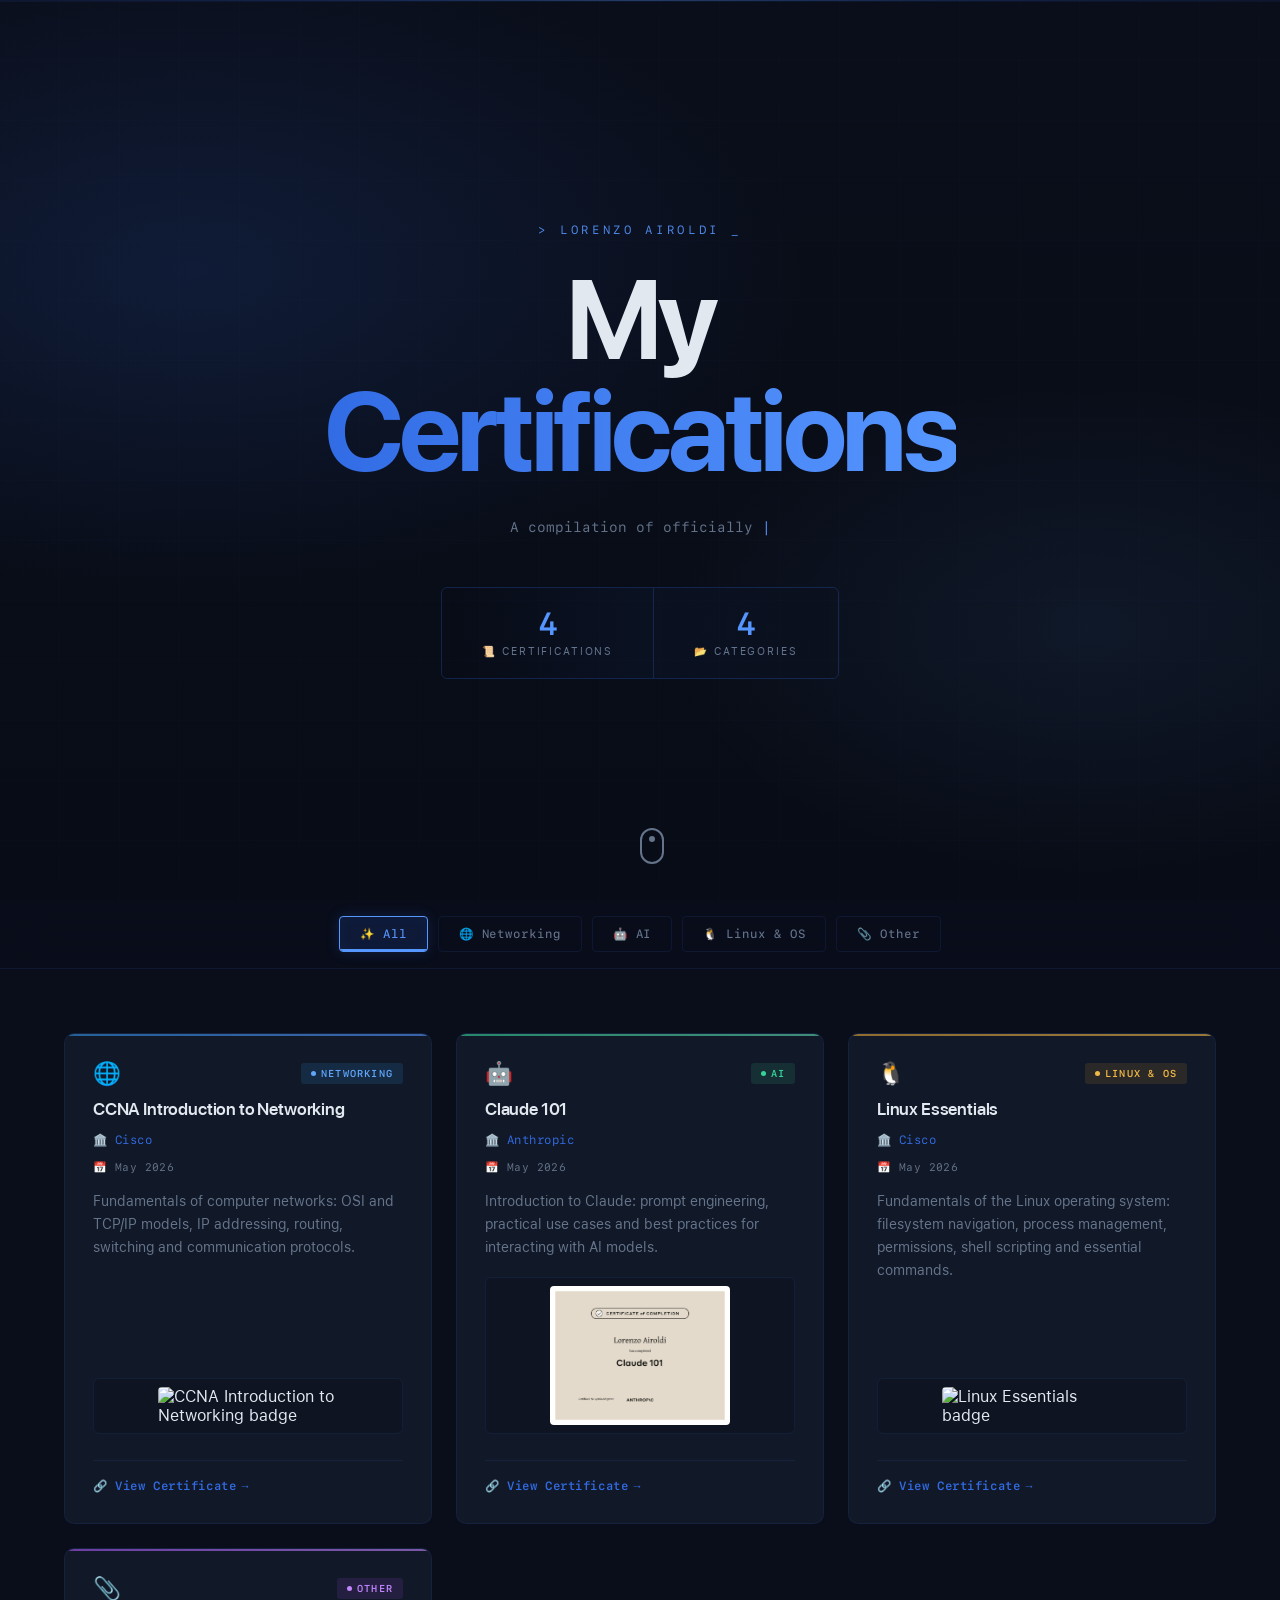
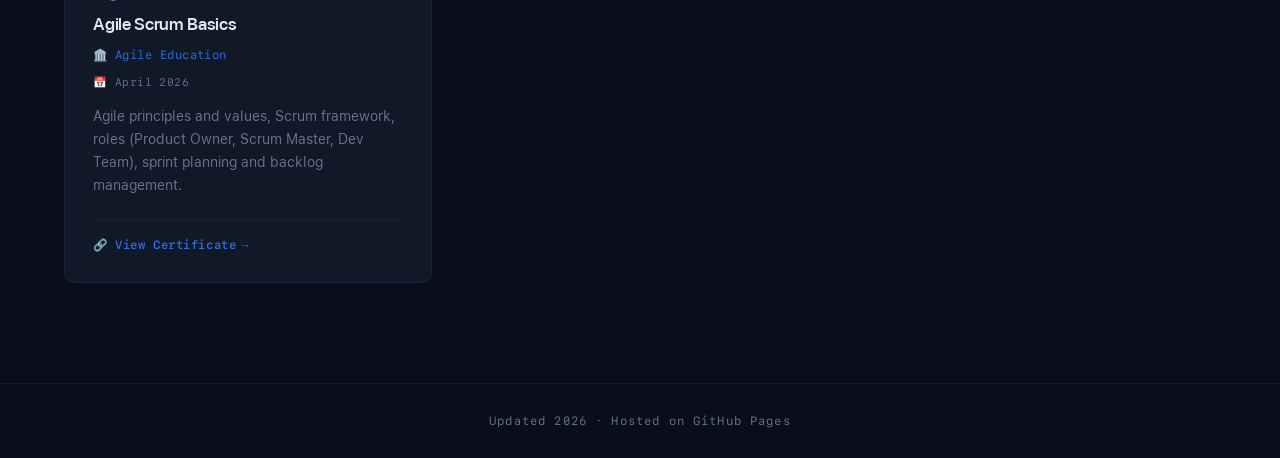
==== index.html @ c87a3047 "refactor(site): Kubernetes palette, SF Pro self-host, cloud features" ====
<!DOCTYPE html>
<html lang="it">
<head>
  <meta charset="UTF-8" />
  <meta name="viewport" content="width=device-width, initial-scale=1.0, viewport-fit=cover" />
  <meta name="description" content="Lorenzo Airoldi · Portfolio certificazioni professionali: networking, AI, Linux e metodologie agili." />
  <meta name="theme-color" content="#0a0e1a" />
  <meta name="color-scheme" content="dark" />

  <meta property="og:title" content="Lorenzo Airoldi · Certifications" />
  <meta property="og:description" content="Raccolta di certificazioni professionali nel campo IT, networking, AI e DevOps." />
  <meta property="og:type" content="website" />
  <meta property="og:url" content="https://lorenzoairoldi-lab.github.io/Certificazioni" />
  <meta name="twitter:card" content="summary_large_image" />

  <title>Lorenzo Airoldi · Certifications</title>

  <link rel="stylesheet" href="style.css" />
  <link rel="icon" href="data:image/svg+xml,<svg xmlns='http://www.w3.org/2000/svg' viewBox='0 0 100 100'><text y='.9em' font-size='90'>📜</text></svg>" />
</head>
<body>

  <!-- Progress bar -->
  <div class="progress-track" id="progressTrack" aria-hidden="true">
    <div class="progress-thumb" id="progressThumb"></div>
  </div>

  <!-- Header / Hero -->
  <header class="hero" id="hero">
    <canvas class="particle-canvas" id="particleCanvas" aria-hidden="true"></canvas>
    <div class="hero-bg" aria-hidden="true"></div>
    <div class="hero-scanline" aria-hidden="true"></div>

    <div class="hero-content">
      <p class="hero-label">Lorenzo Airoldi</p>
      <h1 class="hero-title">My<br /><span>Certifications</span></h1>
      <p class="hero-sub" id="typewriter" aria-live="polite">A compilation of officially acquired and recognized skills.</p>
      <div class="hero-stats">
        <div class="stat">
          <span class="stat-num" id="total-count">0</span>
          <span class="stat-label">📜 Certifications</span>
        </div>
        <div class="stat-divider"></div>
        <div class="stat">
          <span class="stat-num" id="cat-count">0</span>
          <span class="stat-label">📂 Categories</span>
        </div>
      </div>
    </div>

    <div class="scroll-hint" aria-hidden="true">
      <svg width="24" height="36" viewBox="0 0 24 36" fill="none" aria-hidden="true">
        <rect x="1" y="1" width="22" height="34" rx="11" stroke="currentColor" stroke-width="2" />
        <circle cx="12" cy="11" r="3" fill="currentColor" class="scroll-dot" />
      </svg>
    </div>
  </header>

  <!-- Filter bar -->
  <nav class="filter-section" id="filterSection" aria-label="Filtra certificazioni per categoria">
    <div class="container">
      <div class="filter-bar" role="tablist">
        <button class="filter-btn active" data-filter="all" role="tab" aria-selected="true">✨ All</button>
        <button class="filter-btn" data-filter="network" role="tab" aria-selected="false">🌐 Networking</button>
        <button class="filter-btn" data-filter="ai" role="tab" aria-selected="false">🤖 AI</button>
        <button class="filter-btn" data-filter="linux" role="tab" aria-selected="false">🐧 Linux &amp; OS</button>
        <button class="filter-btn" data-filter="other" role="tab" aria-selected="false">📎 Other</button>
      </div>
    </div>
  </nav>

  <!-- Cards grid (popolato da JavaScript) -->
  <section class="cards-section" aria-label="Elenco certificazioni">
    <div class="container">
      <div class="cards-grid" id="cardsGrid" role="list"></div>
      <p class="no-results" id="noResults" role="status">📭 No certifications found for this category.</p>
    </div>
  </section>

  <!-- Badge Modal -->
  <div class="modal-overlay" id="badgeModal" role="dialog" aria-modal="true" aria-hidden="true">
    <div class="modal-content">
      <button class="modal-close" id="modalClose" aria-label="Close">✕</button>
      <div class="modal-body">
        <img class="modal-badge-img" id="modalBadgeImg" alt="" />
      </div>
      <div class="modal-footer">
        <span class="modal-cert-title" id="modalCertTitle"></span>
        <a class="card-link" id="modalLink" target="_blank" rel="noopener">🔗 View Certificate</a>
      </div>
    </div>
  </div>

  <!-- Footer -->
  <footer class="site-footer">
    <p>Updated <span id="year"></span> &middot; Hosted on GitHub Pages</p>
  </footer>

  <script src="js/app.js"></script>
</body>
</html>
---- style.css ----
/* ─── Font Face (SF Pro + SF Mono self-hosted) ─────── */
@font-face {
  font-family: 'SF Pro Display';
  src: url('fonts/sf-pro-display_regular.woff2') format('woff2');
  font-weight: 400;
  font-style: normal;
  font-display: swap;
}
@font-face {
  font-family: 'SF Pro Display';
  src: url('fonts/sf-pro-display_medium.woff2') format('woff2');
  font-weight: 500;
  font-style: normal;
  font-display: swap;
}
@font-face {
  font-family: 'SF Pro Display';
  src: url('fonts/sf-pro-display_semibold.woff2') format('woff2');
  font-weight: 600;
  font-style: normal;
  font-display: swap;
}
@font-face {
  font-family: 'SF Pro Display';
  src: url('fonts/sf-pro-display_bold.woff2') format('woff2');
  font-weight: 700;
  font-style: normal;
  font-display: swap;
}
@font-face {
  font-family: 'SF Pro Text';
  src: url('fonts/sf-pro-text_regular.woff2') format('woff2');
  font-weight: 400;
  font-style: normal;
  font-display: swap;
}
@font-face {
  font-family: 'SF Pro Text';
  src: url('fonts/sf-pro-text_semibold.woff2') format('woff2');
  font-weight: 600;
  font-style: normal;
  font-display: swap;
}
@font-face {
  font-family: 'SF Mono';
  src: url('fonts/sf-mono-regular.woff2') format('woff2');
  font-weight: 400;
  font-style: normal;
  font-display: swap;
}
@font-face {
  font-family: 'SF Mono';
  src: url('fonts/sf-mono-medium.woff2') format('woff2');
  font-weight: 500;
  font-style: normal;
  font-display: swap;
}
@font-face {
  font-family: 'SF Mono';
  src: url('fonts/sf-mono-semibold.woff2') format('woff2');
  font-weight: 600;
  font-style: normal;
  font-display: swap;
}
@font-face {
  font-family: 'SF Mono';
  src: url('fonts/sf-mono-bold.woff2') format('woff2');
  font-weight: 700;
  font-style: normal;
  font-display: swap;
}

/* ─── Reset & box-sizing ───────────────────────────── */
*, *::before, *::after {
  box-sizing: border-box;
  margin: 0;
  padding: 0;
}

/* ─── Design tokens (Kubernetes palette) ───────────── */
:root {
  --bg:        #0a0e1a;
  --surface:   #111827;
  --surface2:  #1a2332;
  --border:    rgba(50, 108, 229, 0.12);
  --border2:   rgba(50, 108, 229, 0.25);
  --text:      #e2e8f0;
  --muted:     #64748b;
  --primary:   #326ce5;
  --primary2:  #5696ff;
  --accent:    #60a5fa;
  --network:   #3292e5;
  --ai:        #36d399;
  --linux:     #e5a532;
  --other:     #a855f7;
  --radius:    10px;
  --ease-out:  cubic-bezier(0.22, 1, 0.36, 1);
  --ease-in:   cubic-bezier(0.55, 0, 0.75, 0.25);
}

/* ─── Scaffolding ──────────────────────────────────── */
html { scroll-behavior: smooth; }

body {
  font-family: 'SF Pro Text', -apple-system, BlinkMacSystemFont, 'Segoe UI', Roboto, sans-serif;
  background: var(--bg);
  color: var(--text);
  min-height: 100vh;
  overflow-x: hidden;
  -webkit-tap-highlight-color: rgba(50, 108, 229, 0.15);
}

::selection {
  background: rgba(50, 108, 229, 0.3);
  color: #fff;
}

.container {
  max-width: 1200px;
  margin: 0 auto;
  padding: 0 24px;
}

/* ─── Progress bar ─────────────────────────────────── */
.progress-track {
  position: fixed;
  top: 0; left: 0; right: 0;
  height: 2px;
  z-index: 9998;
  background: rgba(50, 108, 229, 0.08);
}

.progress-thumb {
  height: 100%;
  width: 100%;
  background: linear-gradient(90deg, var(--primary), var(--primary2));
  transform: scaleX(0);
  transform-origin: left;
  transition: transform 0.1s linear;
}

/* ─── Hero ─────────────────────────────────────────── */
.hero {
  position: relative;
  min-height: 100vh;
  display: flex;
  align-items: center;
  justify-content: center;
  overflow: hidden;
}

.particle-canvas {
  position: absolute;
  inset: 0;
  z-index: 0;
  pointer-events: none;
}

.hero-bg {
  position: absolute;
  inset: 0;
  background:
    radial-gradient(ellipse 80% 60% at 15% 30%, rgba(50, 108, 229, 0.15) 0%, transparent 60%),
    radial-gradient(ellipse 60% 50% at 85% 70%, rgba(96, 165, 250, 0.08) 0%, transparent 55%),
    linear-gradient(180deg, #0a0e1a 0%, #080c16 100%);
  animation: bgPulse 8s ease-in-out infinite alternate;
}

.hero-bg::after {
  content: '';
  position: absolute;
  inset: 0;
  background-image:
    repeating-linear-gradient(0deg, transparent, transparent 59px, rgba(50, 108, 229, 0.03) 60px),
    repeating-linear-gradient(90deg, transparent, transparent 59px, rgba(50, 108, 229, 0.03) 60px);
}

/* Terminal scan line */
.hero-scanline {
  position: absolute;
  top: 0; left: 0; right: 0;
  height: 1px;
  z-index: 1;
  background: linear-gradient(90deg, transparent, rgba(50, 108, 229, 0.2), rgba(96, 165, 250, 0.4), rgba(50, 108, 229, 0.2), transparent);
  animation: scanDown 4s linear infinite;
  pointer-events: none;
  opacity: 0.7;
}

.hero-content {
  position: relative;
  z-index: 1;
  text-align: center;
  padding: 80px 24px;
  animation: fadeUp 1s var(--ease-out) both;
}

.hero-label {
  font-family: 'SF Mono', 'JetBrains Mono', monospace;
  font-size: 0.72rem;
  letter-spacing: 0.32em;
  text-transform: uppercase;
  color: var(--primary2);
  margin-bottom: 24px;
  opacity: 0.9;
}

.hero-label::before { content: '> '; }
.hero-label::after  { content: ' _'; }

.hero-title {
  font-family: 'SF Pro Display', -apple-system, BlinkMacSystemFont, 'Segoe UI', sans-serif;
  font-size: clamp(3rem, 9vw, 7rem);
  font-weight: 700;
  line-height: 1.0;
  letter-spacing: -0.04em;
  color: var(--text);
  margin-bottom: 28px;
}

.hero-title span {
  display: block;
  background: linear-gradient(90deg, var(--primary) 0%, var(--primary2) 50%, var(--accent) 100%);
  background-size: 200% auto;
  -webkit-background-clip: text;
  -webkit-text-fill-color: transparent;
  background-clip: text;
  animation: shimmer 3s linear infinite;
}

.hero-sub {
  font-family: 'SF Mono', 'JetBrains Mono', monospace;
  font-size: 0.9rem;
  color: var(--muted);
  max-width: 480px;
  margin: 0 auto 48px;
  line-height: 1.7;
  font-weight: 400;
  min-height: 1.7em;
  transition: opacity 0.5s;
}

.hero-sub::after {
  content: '|';
  animation: blink 0.7s step-end infinite;
  color: var(--primary2);
  font-weight: 300;
}

/* ─── Hero stats ───────────────────────────────────── */
.hero-stats {
  display: inline-flex;
  align-items: center;
  border: 1px solid var(--border2);
  border-radius: 6px;
  overflow: hidden;
  backdrop-filter: blur(12px);
  -webkit-backdrop-filter: blur(12px);
  position: relative;
}

.hero-stats::before {
  content: '';
  position: absolute;
  inset: 0;
  background: linear-gradient(90deg, transparent, rgba(50, 108, 229, 0.05), transparent);
  animation: scanH 2.5s linear infinite;
  pointer-events: none;
}

.stat {
  text-align: center;
  padding: 20px 40px;
  border-right: 1px solid var(--border2);
}

.stat:last-child { border-right: none; }

.stat-num {
  display: block;
  font-family: 'SF Mono', 'JetBrains Mono', monospace;
  font-size: 2rem;
  font-weight: 600;
  color: var(--primary2);
  line-height: 1;
}

.stat-label {
  display: block;
  font-size: 0.65rem;
  letter-spacing: 0.18em;
  text-transform: uppercase;
  color: var(--muted);
  margin-top: 5px;
}

/* ─── Scroll hint ──────────────────────────────────── */
.scroll-hint {
  position: absolute;
  bottom: 36px;
  left: 50%;
  transform: translateX(-50%);
  color: var(--muted);
  z-index: 1;
  opacity: 0.6;
  animation: fadeUp 1s ease 1.5s both;
}

.scroll-hint svg {
  display: block;
  animation: bounce 2s ease infinite;
}

.scroll-dot {
  animation: scrollDot 2s ease infinite;
}

/* ─── Filter bar ───────────────────────────────────── */
.filter-section {
  position: sticky;
  top: 0;
  z-index: 100;
  background: rgba(10, 14, 26, 0.85);
  backdrop-filter: blur(24px) saturate(1.4);
  -webkit-backdrop-filter: blur(24px) saturate(1.4);
  border-bottom: 1px solid var(--border);
  padding: 16px 0;
}

.filter-bar {
  display: flex;
  gap: 10px;
  flex-wrap: wrap;
  justify-content: center;
}

.filter-btn {
  font-family: 'SF Mono', 'JetBrains Mono', monospace;
  font-size: 0.72rem;
  font-weight: 500;
  padding: 8px 20px;
  border-radius: 4px;
  border: 1px solid var(--border);
  background: transparent;
  color: var(--muted);
  letter-spacing: 0.08em;
  white-space: nowrap;
  position: relative;
  overflow: hidden;
  user-select: none;
  outline: none;
  -webkit-tap-highlight-color: transparent;
  transition:
    color 0.25s var(--ease-out),
    border-color 0.25s var(--ease-out),
    background 0.25s var(--ease-out),
    box-shadow 0.25s var(--ease-out);
}

.filter-btn::after {
  content: '';
  position: absolute;
  bottom: 0; left: 0; right: 0;
  height: 2px;
  background: var(--primary2);
  transform: scaleX(0);
  transform-origin: left;
  transition: transform 0.3s var(--ease-out);
}

.filter-btn:hover {
  border-color: var(--primary);
  color: var(--primary2);
  background: rgba(50, 108, 229, 0.07);
}

.filter-btn:focus-visible {
  outline: 2px solid var(--primary2);
  outline-offset: 2px;
}

.filter-btn.active {
  background: rgba(50, 108, 229, 0.15);
  border-color: var(--primary2);
  color: var(--primary2);
  box-shadow: 0 0 14px rgba(50, 108, 229, 0.2), inset 0 0 14px rgba(50, 108, 229, 0.05);
}

.filter-btn.active::after {
  transform: scaleX(1);
}

.filter-btn:active {
  transform: scale(0.96);
  transition-duration: 0.08s;
}

/* ─── Card grid ────────────────────────────────────── */
.cards-section {
  padding: 64px 0 100px;
}

.cards-grid {
  display: grid;
  grid-template-columns: repeat(auto-fill, minmax(320px, 1fr));
  gap: 24px;
  container-type: inline-size;
  container-name: cards;
}

/* ─── Card ─────────────────────────────────────────── */
.card {
  position: relative;
  background: var(--surface);
  border: 1px solid var(--border);
  border-radius: var(--radius);
  padding: 28px;
  display: flex;
  flex-direction: column;
  gap: 10px;
  overflow: hidden;
  opacity: 1;
  transform: none;
  transition:
    transform 0.4s var(--ease-out),
    border-color 0.35s var(--ease-out),
    box-shadow 0.4s var(--ease-out);
  -webkit-tap-highlight-color: transparent;
}

.card {
  animation: cardFadeIn 0.5s var(--ease-out) both;
}

@keyframes cardFadeIn {
  from { opacity: 0; transform: translateY(16px) scale(0.98); }
  to   { opacity: 1; transform: translateY(0) scale(1); }
}

/* Hover: lift + 3D tilt */
.card:hover {
  transform: translateY(-6px) scale(1.01) rotateX(var(--rotX, 0deg)) rotateY(var(--rotY, 0deg));
  border-color: var(--border2);
  box-shadow:
    0 0 30px rgba(50, 108, 229, 0.1),
    0 20px 50px rgba(0, 0, 0, 0.5);
}

.card:active {
  transform: translateY(-2px) scale(0.98);
  transition-duration: 0.08s;
}

/* Card shine */
.card::before {
  content: '';
  position: absolute;
  top: -60%;
  left: -20%;
  width: 60%;
  height: 200%;
  background: linear-gradient(
    105deg,
    transparent 40%,
    rgba(50, 108, 229, 0.05) 50%,
    transparent 60%
  );
  transform: skewX(-15deg) translateX(-100%);
  pointer-events: none;
}

.card:hover::before {
  transform: skewX(-15deg) translateX(300%);
  transition: transform 0.7s var(--ease-out);
}

/* Card accent bar */
.card-accent {
  position: absolute;
  top: 0; left: 0; right: 0;
  height: 2px;
  border-radius: var(--radius) var(--radius) 0 0;
  background: linear-gradient(90deg, var(--primary), var(--primary2));
  opacity: 0.6;
  transition: opacity 0.3s ease, height 0.3s ease;
}

.card:hover .card-accent {
  opacity: 1;
  height: 3px;
}

.card[data-category="network"] .card-accent {
  background: linear-gradient(90deg, #3292e5, #5696ff);
}
.card[data-category="ai"] .card-accent {
  background: linear-gradient(90deg, #36d399, #60dbb0);
}
.card[data-category="linux"] .card-accent {
  background: linear-gradient(90deg, #e5a532, #f0b845);
}
.card[data-category="other"] .card-accent {
  background: linear-gradient(90deg, #a855f7, #c084fc);
}

/* ─── Card header ──────────────────────────────────── */
.card-header {
  display: flex;
  align-items: center;
  justify-content: space-between;
}

.card-icon {
  font-size: 1.4rem;
  line-height: 1;
  display: flex;
  align-items: center;
}

.card-badge {
  font-family: 'SF Mono', 'JetBrains Mono', monospace;
  font-size: 0.62rem;
  font-weight: 600;
  letter-spacing: 0.12em;
  text-transform: uppercase;
  padding: 3px 10px;
  border-radius: 3px;
  display: inline-flex;
  align-items: center;
  gap: 5px;
}

/* Status dot (cloud/devOps style) on category badges */
.card-badge::before {
  content: '';
  width: 5px;
  height: 5px;
  border-radius: 50%;
  display: inline-block;
}

.card-badge.network {
  background: rgba(50, 146, 229, 0.15);
  color: #60a5fa;
}
.card-badge.network::before { background: #60a5fa; }

.card-badge.ai {
  background: rgba(54, 211, 153, 0.12);
  color: #36d399;
}
.card-badge.ai::before { background: #36d399; }

.card-badge.linux {
  background: rgba(229, 165, 50, 0.12);
  color: #f0b845;
}
.card-badge.linux::before { background: #f0b845; }

.card-badge.other {
  background: rgba(168, 85, 247, 0.12);
  color: #c084fc;
}
.card-badge.other::before { background: #c084fc; }

/* ─── Card content ─────────────────────────────────── */
.card-title {
  font-family: 'SF Pro Display', -apple-system, BlinkMacSystemFont, 'Segoe UI', sans-serif;
  font-size: 1.08rem;
  font-weight: 600;
  color: var(--text);
  line-height: 1.3;
  letter-spacing: -0.01em;
  margin-top: 4px;
}

.card-issuer {
  font-family: 'SF Mono', 'JetBrains Mono', monospace;
  font-size: 0.72rem;
  color: var(--primary);
  letter-spacing: 0.04em;
}

.card-date {
  font-family: 'SF Mono', 'JetBrains Mono', monospace;
  font-size: 0.68rem;
  color: var(--muted);
  letter-spacing: 0.04em;
}

.card-desc {
  font-size: 0.87rem;
  color: var(--muted);
  line-height: 1.65;
  flex: 1;
  margin-top: 4px;
  font-weight: 400;
}

/* ─── Card footer ──────────────────────────────────── */
.card-footer {
  margin-top: 12px;
  padding-top: 14px;
  border-top: 1px solid var(--border);
}

.card-link {
  font-family: 'SF Mono', 'JetBrains Mono', monospace;
  font-size: 0.72rem;
  font-weight: 600;
  color: var(--primary);
  text-decoration: none;
  letter-spacing: 0.05em;
  display: inline-flex;
  align-items: center;
  gap: 5px;
  transition: color 0.2s ease, gap 0.2s ease;
}

.card-link::after {
  content: '→';
  transition: transform 0.2s ease;
}

.card-link:hover {
  color: var(--primary2);
  gap: 9px;
}

.card-link:hover::after {
  transform: translateX(3px);
}

/* ─── Card badge image ─────────────────────────────── */
.card-badge-img-wrapper {
  margin: 8px 0 4px;
  cursor: pointer;
  border-radius: 6px;
  overflow: hidden;
  border: 1px solid var(--border);
  transition: border-color 0.25s ease, box-shadow 0.25s ease;
  display: flex;
  align-items: center;
  justify-content: center;
  background: rgba(0, 0, 0, 0.15);
  padding: 8px;
  outline: none;
}

.card-badge-img-wrapper:hover,
.card-badge-img-wrapper:focus-visible {
  border-color: var(--primary2);
  box-shadow: 0 0 16px rgba(50, 108, 229, 0.15);
}

.card-badge-img {
  display: block;
  width: 100%;
  max-width: 180px;
  height: auto;
  border-radius: 4px;
}

/* ─── No results ───────────────────────────────────── */
.no-results {
  text-align: center;
  color: var(--muted);
  font-family: 'SF Mono', 'JetBrains Mono', monospace;
  font-size: 0.85rem;
  padding: 60px 0;
  letter-spacing: 0.05em;
  display: none;
}

.no-results.visible {
  display: block;
  animation: fadeUp 0.4s ease both;
}

.no-results::before {
  content: '// ';
  opacity: 0.4;
}

/* ─── Modal ────────────────────────────────────────── */
.modal-overlay {
  position: fixed;
  inset: 0;
  z-index: 9999;
  background: rgba(10, 14, 26, 0.92);
  backdrop-filter: blur(16px);
  -webkit-backdrop-filter: blur(16px);
  display: flex;
  align-items: center;
  justify-content: center;
  opacity: 0;
  visibility: hidden;
  transition: opacity 0.3s ease, visibility 0.3s ease;
  padding: 24px;
}

.modal-overlay.modal-open {
  opacity: 1;
  visibility: visible;
}

.modal-content {
  background: var(--surface);
  border: 1px solid var(--border2);
  border-radius: 12px;
  max-width: 600px;
  width: 100%;
  max-height: 90vh;
  overflow: hidden;
  display: flex;
  flex-direction: column;
  transform: scale(0.92) translateY(12px);
  transition: transform 0.35s var(--ease-out);
  box-shadow: 0 0 60px rgba(50, 108, 229, 0.08);
}

.modal-open .modal-content {
  transform: scale(1) translateY(0);
}

.modal-close {
  position: absolute;
  top: 16px;
  right: 16px;
  width: 36px;
  height: 36px;
  border-radius: 50%;
  border: 1px solid var(--border);
  background: var(--surface);
  color: var(--muted);
  font-size: 1rem;
  cursor: pointer;
  display: flex;
  align-items: center;
  justify-content: center;
  z-index: 10;
  transition: color 0.2s ease, border-color 0.2s ease, background 0.2s ease;
  outline: none;
}

.modal-close:hover {
  color: var(--primary2);
  border-color: var(--primary2);
  background: rgba(50, 108, 229, 0.08);
}

.modal-close:focus-visible {
  outline: 2px solid var(--primary2);
  outline-offset: 2px;
}

.modal-body {
  flex: 1;
  display: flex;
  align-items: center;
  justify-content: center;
  padding: 40px 32px 24px;
  min-height: 280px;
}

.modal-badge-img {
  display: block;
  max-width: 100%;
  max-height: 50vh;
  height: auto;
  border-radius: 8px;
  box-shadow: 0 0 30px rgba(0, 0, 0, 0.4);
}

.modal-footer {
  display: flex;
  align-items: center;
  justify-content: space-between;
  gap: 16px;
  padding: 16px 24px;
  border-top: 1px solid var(--border);
}

.modal-cert-title {
  font-family: 'SF Pro Display', -apple-system, BlinkMacSystemFont, 'Segoe UI', sans-serif;
  font-size: 0.9rem;
  font-weight: 500;
  color: var(--text);
  flex: 1;
  min-width: 0;
  overflow: hidden;
  text-overflow: ellipsis;
  white-space: nowrap;
}

.modal-footer .card-link {
  flex-shrink: 0;
}

/* ─── Footer ───────────────────────────────────────── */
.site-footer {
  border-top: 1px solid var(--border);
  padding: 28px 24px;
  text-align: center;
  font-family: 'SF Mono', 'JetBrains Mono', monospace;
  font-size: 0.72rem;
  color: var(--muted);
  letter-spacing: 0.1em;
}

/* ─── Container queries (card adapts to grid width) ── */
@container cards (max-width: 420px) {
  .card {
    padding: 18px;
  }
  .card:hover {
    transform: translateY(-2px);
  }
  .card-title {
    font-size: 0.95rem;
  }
  .card-desc {
    font-size: 0.8rem;
  }
}

@container cards (max-width: 340px) {
  .card-header {
    flex-direction: column;
    align-items: flex-start;
    gap: 6px;
  }
  .card {
    padding: 14px;
    gap: 6px;
  }
}

/* ─── Keyframes ────────────────────────────────────── */
@keyframes bgPulse {
  from { opacity: 0.75; }
  to   { opacity: 1; }
}

@keyframes shimmer {
  0%   { background-position: 0% center; }
  100% { background-position: 200% center; }
}

@keyframes scanH {
  0%   { transform: translateX(-100%); }
  100% { transform: translateX(400%); }
}

@keyframes scanDown {
  0%   { transform: translateY(-100%); }
  100% { transform: translateY(100vh); }
}

@keyframes fadeUp {
  from { opacity: 0; transform: translateY(20px); }
  to   { opacity: 1; transform: translateY(0); }
}

@keyframes blink {
  50% { opacity: 0; }
}

@keyframes bounce {
  0%, 100% { transform: translateY(0); }
  50%      { transform: translateY(8px); }
}

@keyframes scrollDot {
  0%   { transform: translateY(0); opacity: 1; }
  100% { transform: translateY(14px); opacity: 0.3; }
}

/* ─── Reduced motion ───────────────────────────────── */
@media (prefers-reduced-motion: reduce) {
  *, *::before, *::after {
    animation-duration: 0.01ms !important;
    animation-iteration-count: 1 !important;
    transition-duration: 0.01ms !important;
  }
  html { scroll-behavior: auto; }
  .card:hover,
  .card:active { transform: none !important; }
  .filter-btn:active { transform: none !important; }
  .card::before { display: none; }
  .hero-bg { animation: none; }
  .hero-title span { animation: none; }
  .hero-stats::before { animation: none; }
  .hero-scanline { display: none; }
  .scroll-hint svg { animation: none; }
  .scroll-dot { animation: none; }
  .modal-overlay { backdrop-filter: none; }
  .modal-content { transform: none; }
  .card-badge-img-wrapper:hover,
  .card-badge-img-wrapper:focus-visible { box-shadow: none; }
}

/* ─── Tablet ───────────────────────────────────────── */
@media (max-width: 768px) {
  .cards-grid {
    grid-template-columns: 1fr;
    gap: 18px;
  }
  .stat { padding: 16px 28px; }
  .stat-num { font-size: 1.6rem; }
  .hero-title { font-size: clamp(2.2rem, 12vw, 3.6rem); }
  .filter-btn { font-size: 0.65rem; padding: 6px 14px; }
  .card { padding: 22px; }
  .card:hover { transform: translateY(-3px) scale(1.005); }
  .modal-body { padding: 32px 20px 16px; min-height: 200px; }
}

/* ─── Mobile ───────────────────────────────────────── */
@media (max-width: 480px) {
  .filter-bar { gap: 6px; }
  .filter-btn { font-size: 0.6rem; padding: 5px 10px; }
  .stat { padding: 12px 20px; }
  .hero-sub { font-size: 0.8rem; }
  .cards-grid { gap: 14px; }
  .card { padding: 18px; }
  .card:hover { transform: translateY(-2px); }
  .modal-content { max-height: 85vh; }
  .modal-body { padding: 28px 16px 12px; min-height: 180px; }
  .modal-footer { flex-direction: column; text-align: center; gap: 8px; padding: 12px 16px; }
  .modal-cert-title { white-space: normal; }
}
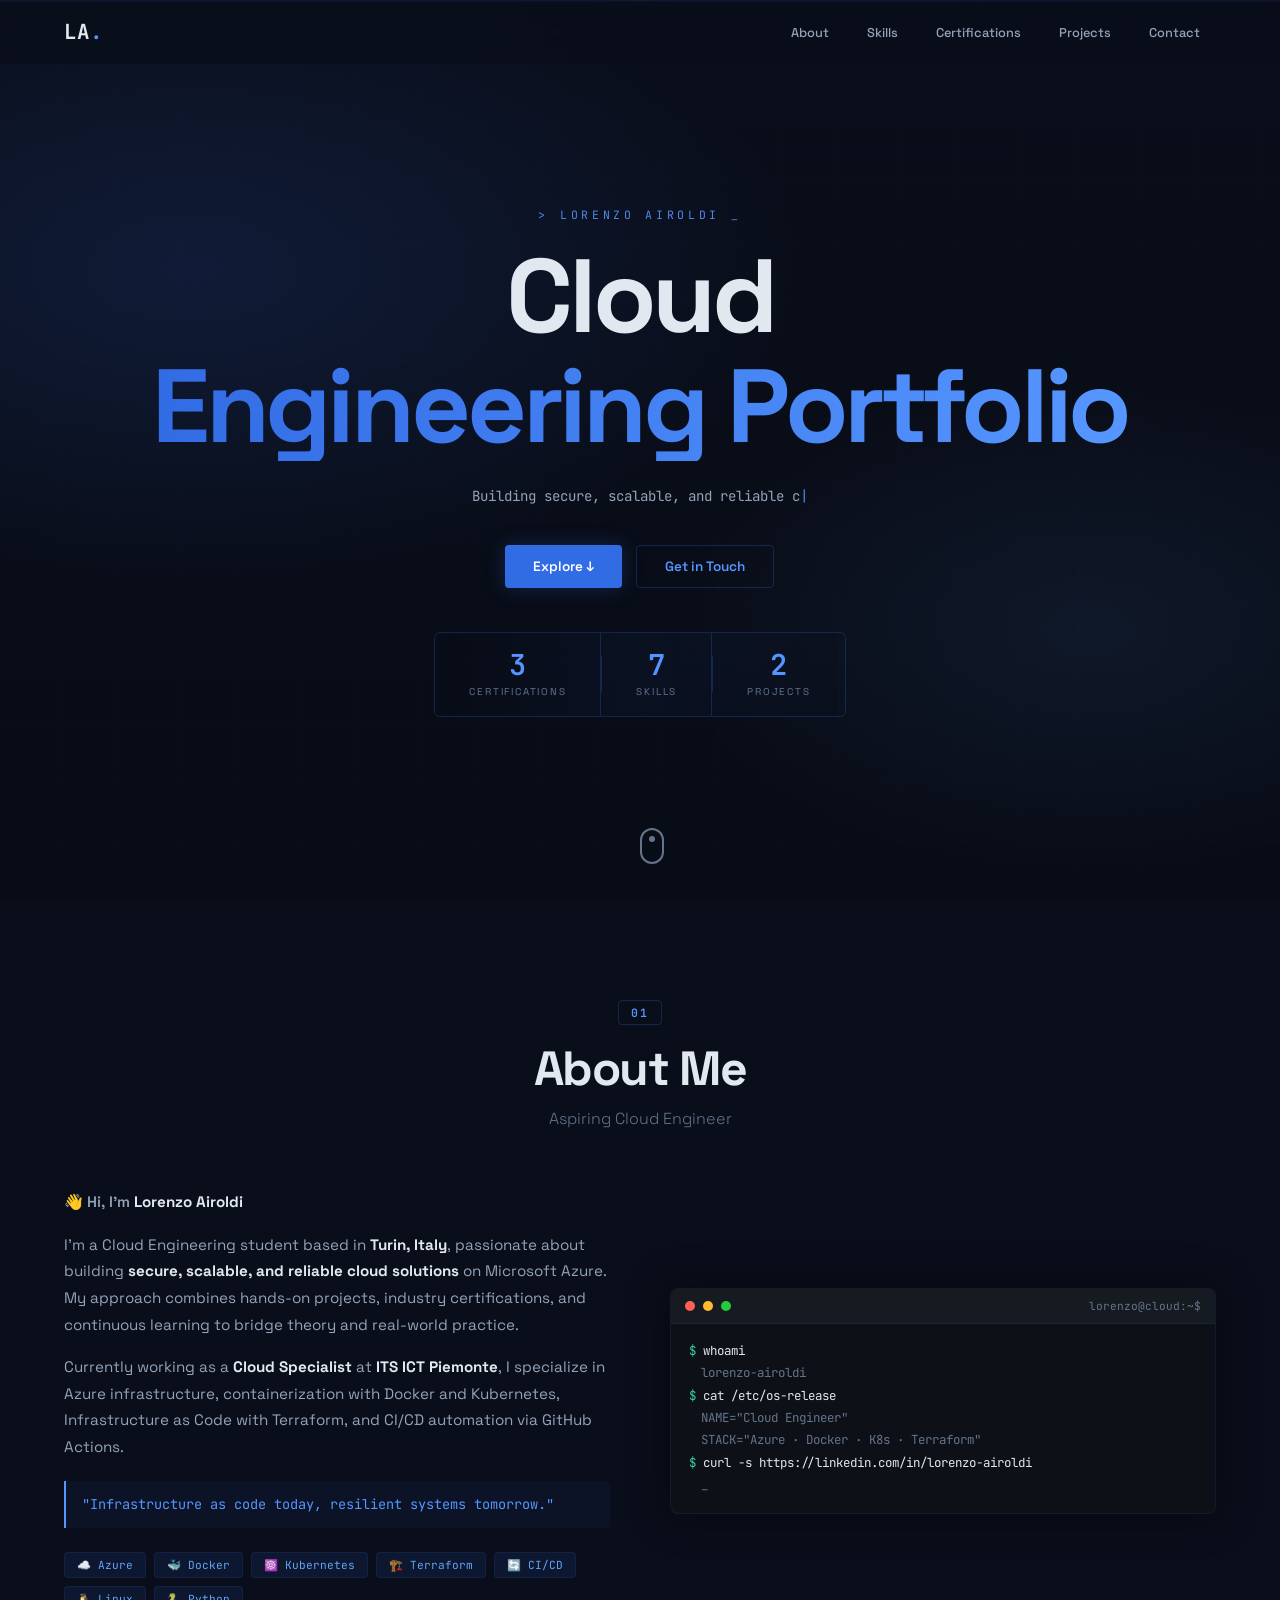
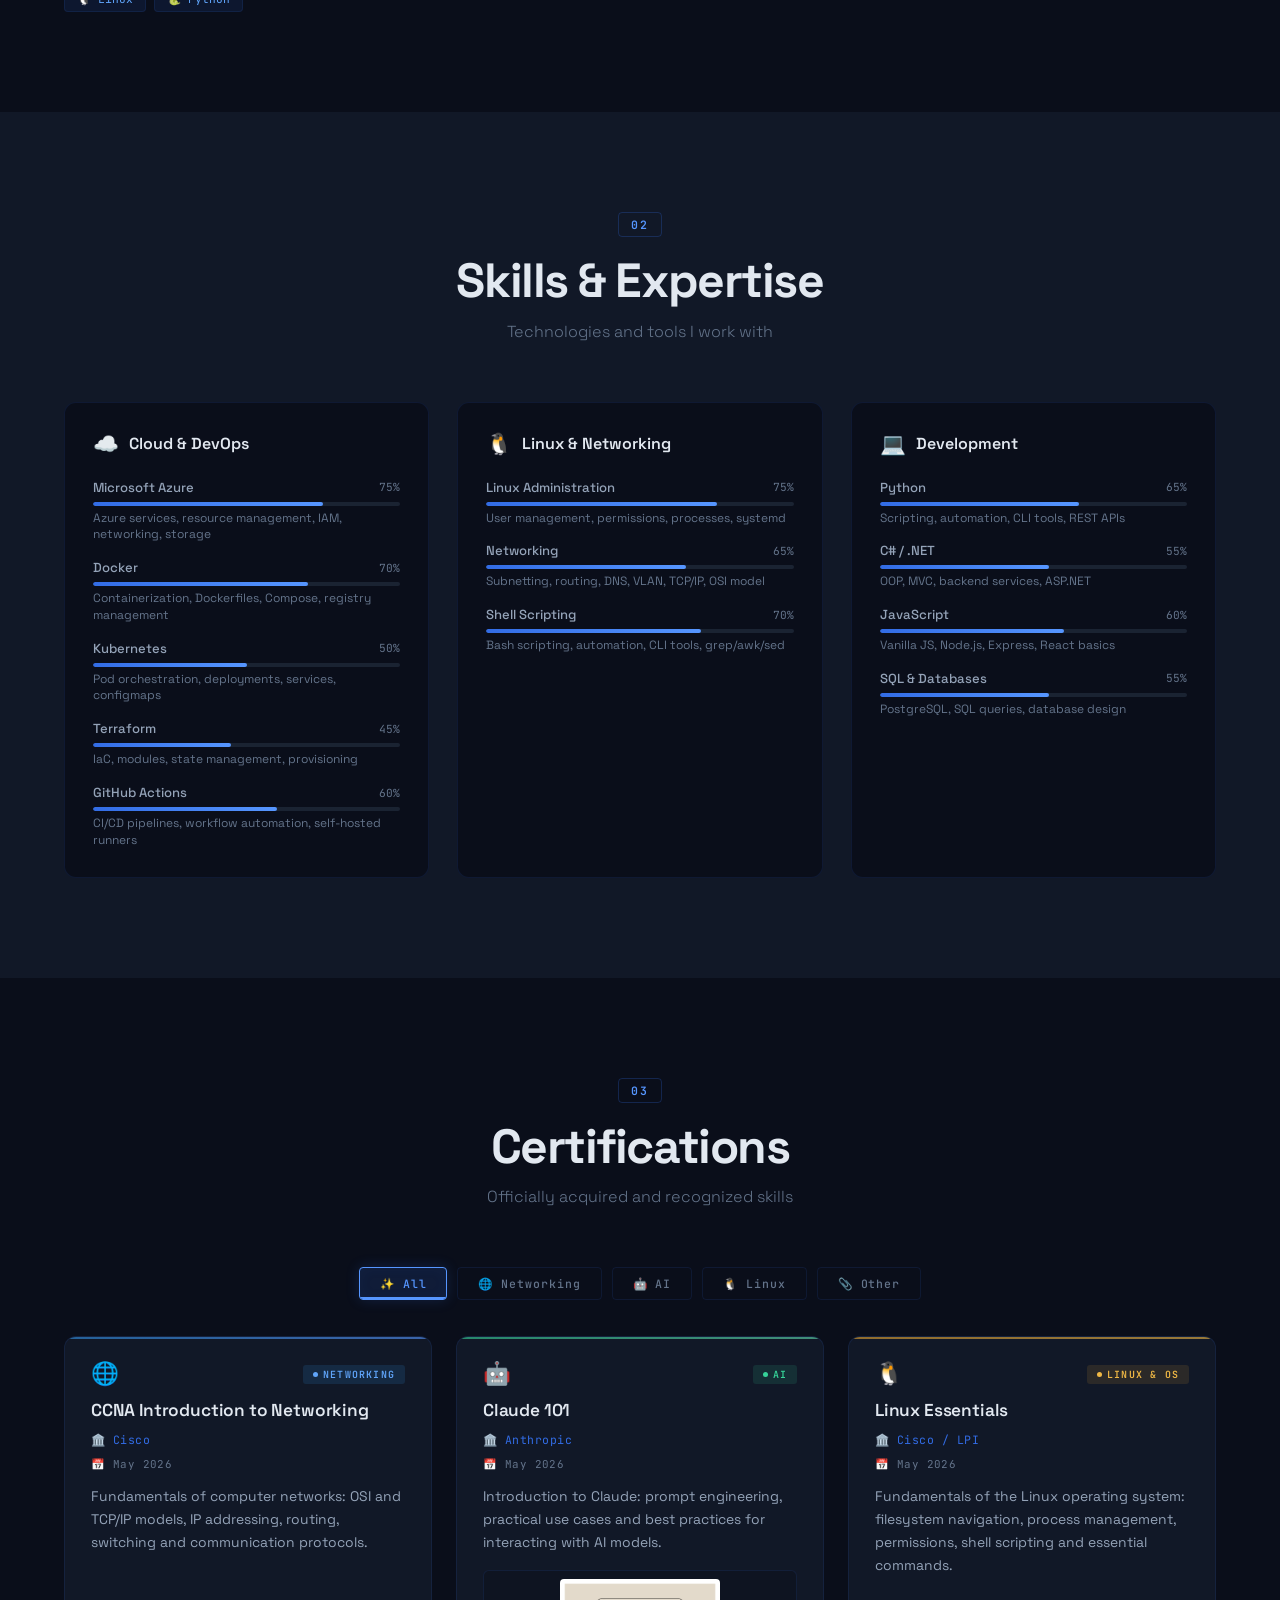
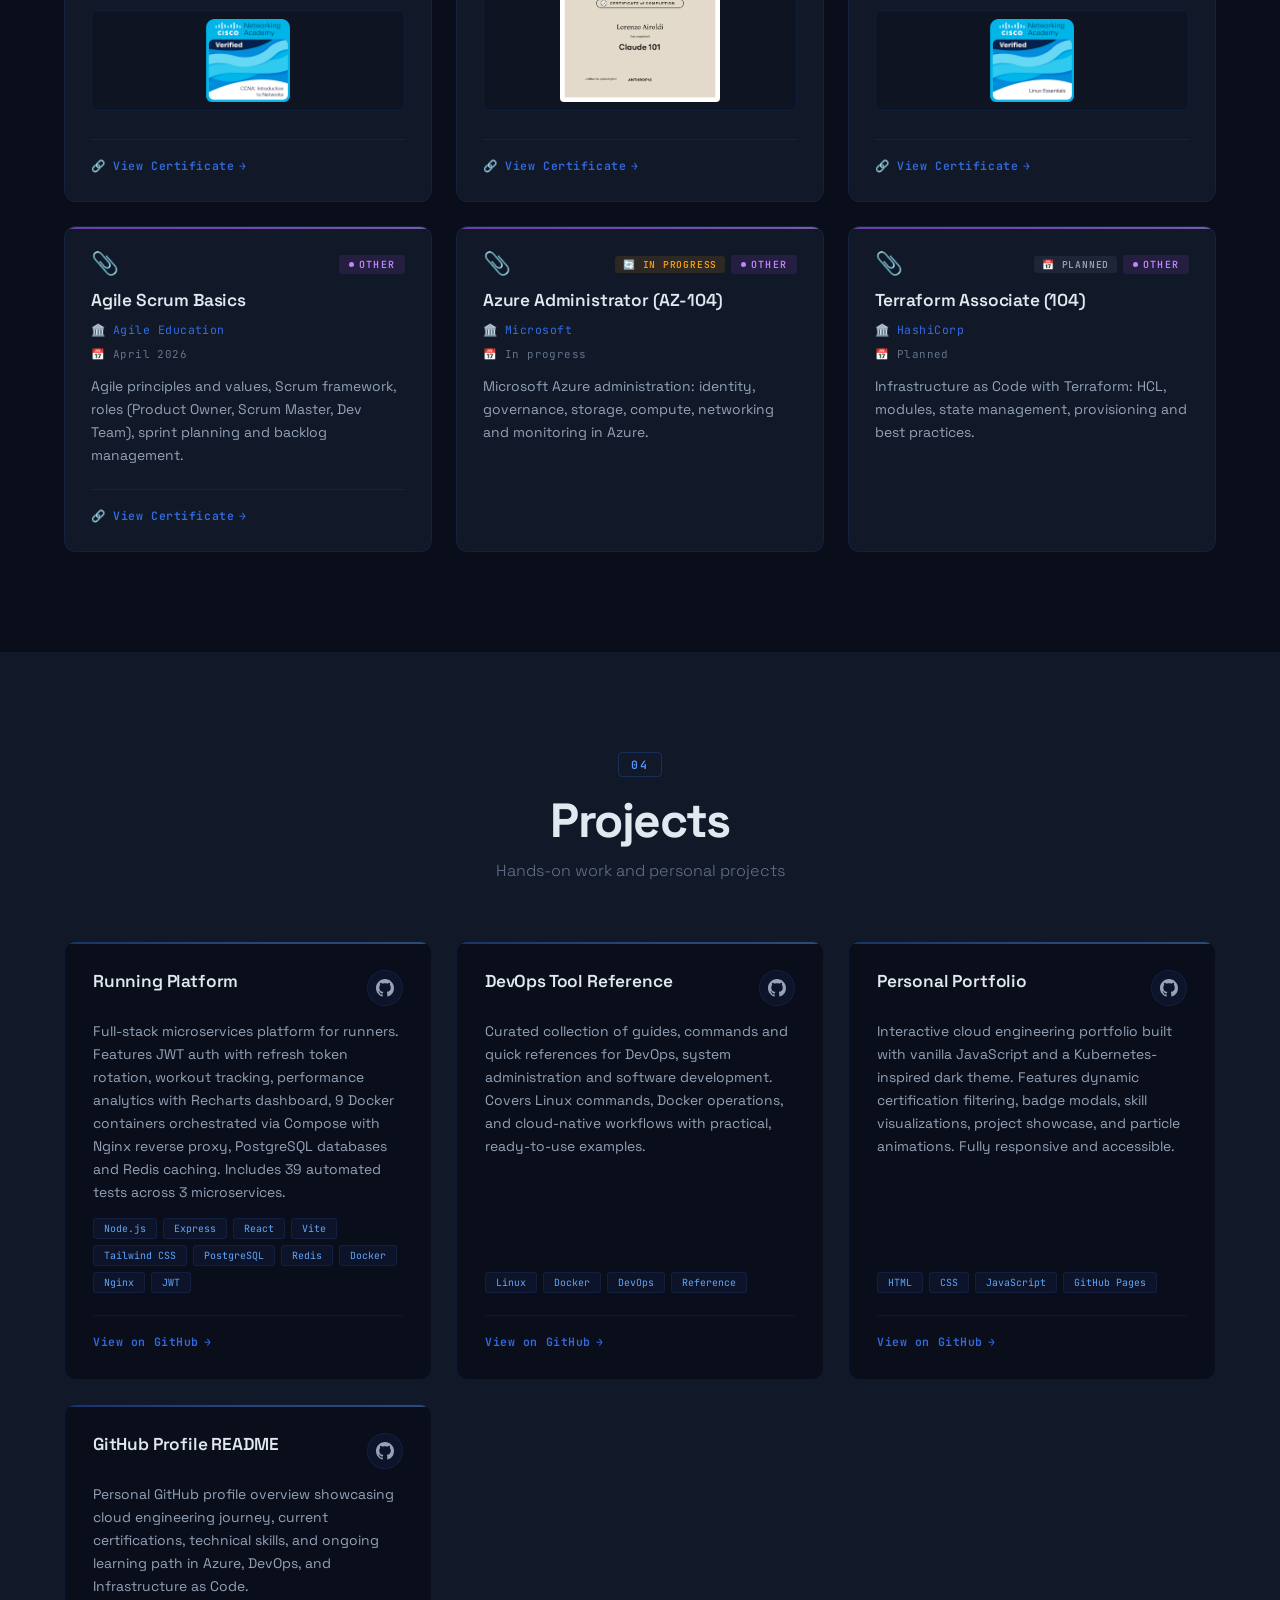
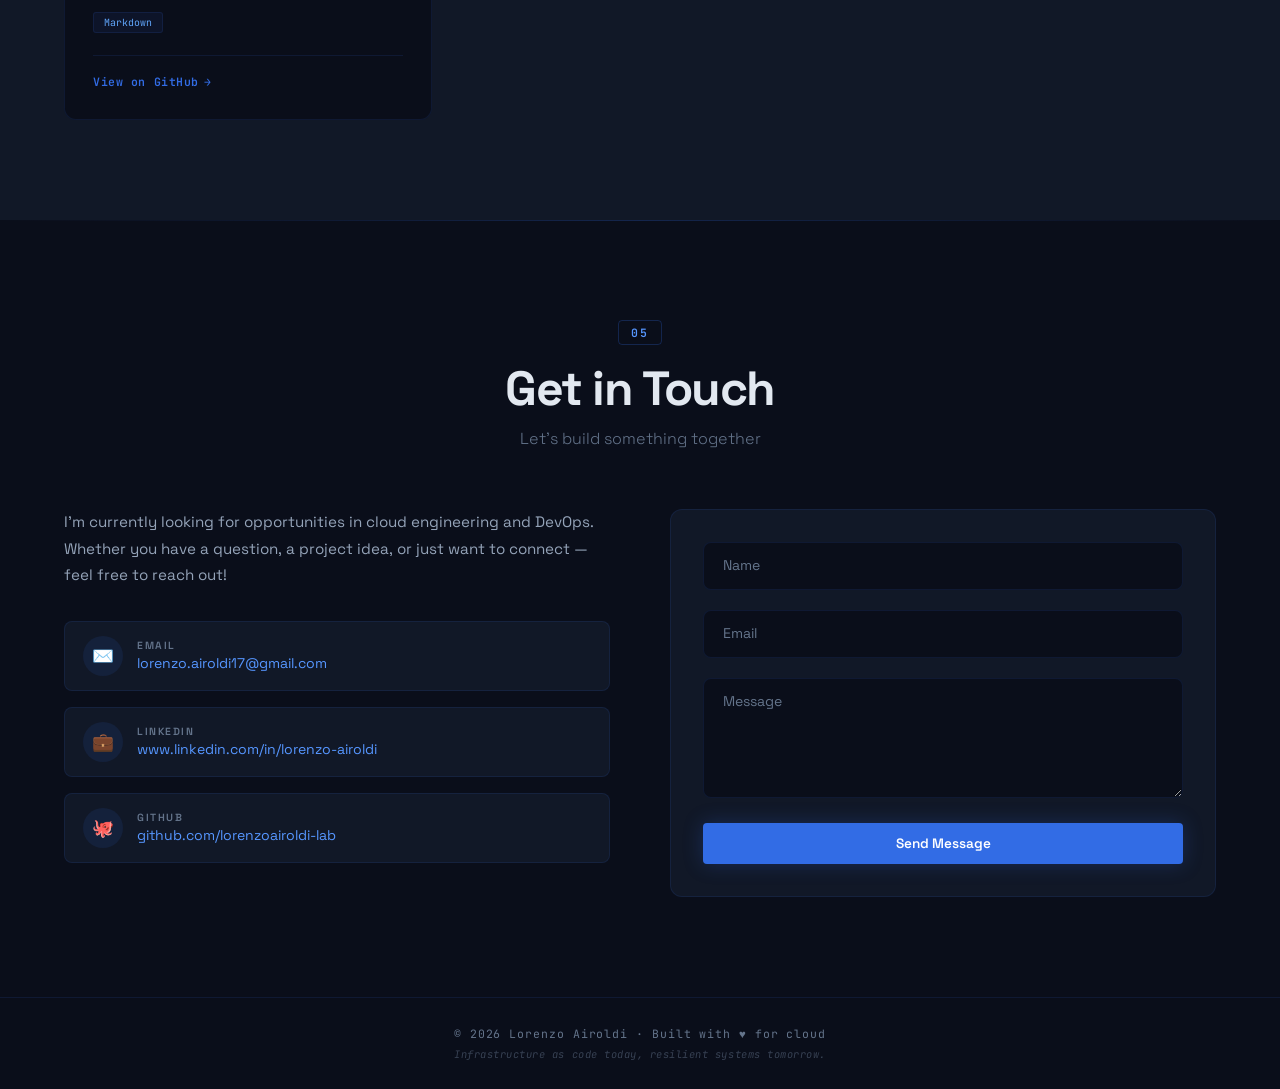
==== commit 6067d226: "feat: complete portfolio redesign Full single-page portfolio with: - Hero with particles, typewriter" ====
--- a/index.html
+++ b/index.html
@@ -1,31 +1,53 @@
 <!DOCTYPE html>
-<html lang="it">
+<html lang="en">
 <head>
   <meta charset="UTF-8" />
   <meta name="viewport" content="width=device-width, initial-scale=1.0, viewport-fit=cover" />
-  <meta name="description" content="Lorenzo Airoldi · Portfolio certificazioni professionali: networking, AI, Linux e metodologie agili." />
+  <meta name="description" content="Lorenzo Airoldi · Cloud Engineering Portfolio — Azure, DevOps, Infrastructure as Code" />
   <meta name="theme-color" content="#0a0e1a" />
   <meta name="color-scheme" content="dark" />
 
-  <meta property="og:title" content="Lorenzo Airoldi · Certifications" />
-  <meta property="og:description" content="Raccolta di certificazioni professionali nel campo IT, networking, AI e DevOps." />
+  <meta property="og:title" content="Lorenzo Airoldi · Portfolio" />
+  <meta property="og:description" content="Cloud Engineering portfolio: skills, certifications, projects and contact information." />
   <meta property="og:type" content="website" />
-  <meta property="og:url" content="https://lorenzoairoldi-lab.github.io/Certificazioni" />
+  <meta property="og:url" content="https://lorenzoairoldi-lab.github.io/Portfolio" />
   <meta name="twitter:card" content="summary_large_image" />
 
-  <title>Lorenzo Airoldi · Certifications</title>
-
+  <title>Lorenzo Airoldi · Cloud Engineering Portfolio</title>
+
+  <link rel="preconnect" href="https://fonts.googleapis.com" />
+  <link rel="preconnect" href="https://fonts.gstatic.com" crossorigin />
+  <link href="https://fonts.googleapis.com/css2?family=Space+Grotesk:wght@300;400;500;600;700&family=JetBrains+Mono:wght@400;500;600;700&display=swap" rel="stylesheet" />
   <link rel="stylesheet" href="style.css" />
-  <link rel="icon" href="data:image/svg+xml,<svg xmlns='http://www.w3.org/2000/svg' viewBox='0 0 100 100'><text y='.9em' font-size='90'>📜</text></svg>" />
+  <link rel="icon" href="data:image/svg+xml,<svg xmlns='http://www.w3.org/2000/svg' viewBox='0 0 100 100'><text y='.9em' font-size='90'>☁️</text></svg>" />
 </head>
 <body>
 
-  <!-- Progress bar -->
+  <!-- ─── Progress bar ─────────────── -->
   <div class="progress-track" id="progressTrack" aria-hidden="true">
     <div class="progress-thumb" id="progressThumb"></div>
   </div>
 
-  <!-- Header / Hero -->
+  <!-- ─── Navigation ──────────────── -->
+  <nav class="navbar" id="navbar" role="navigation" aria-label="Main navigation">
+    <div class="nav-container">
+      <a href="#hero" class="nav-logo">LA<span class="nav-logo-accent">.</span></a>
+      <button class="nav-toggle" id="navToggle" aria-label="Toggle navigation" aria-expanded="false">
+        <span class="nav-toggle-bar"></span>
+        <span class="nav-toggle-bar"></span>
+        <span class="nav-toggle-bar"></span>
+      </button>
+      <ul class="nav-links" id="navLinks" role="menubar">
+        <li role="none"><a href="#about" class="nav-link" role="menuitem">About</a></li>
+        <li role="none"><a href="#skills" class="nav-link" role="menuitem">Skills</a></li>
+        <li role="none"><a href="#certifications" class="nav-link" role="menuitem">Certifications</a></li>
+        <li role="none"><a href="#projects" class="nav-link" role="menuitem">Projects</a></li>
+        <li role="none"><a href="#contact" class="nav-link" role="menuitem">Contact</a></li>
+      </ul>
+    </div>
+  </nav>
+
+  <!-- ─── Hero ─────────────────────── -->
   <header class="hero" id="hero">
     <canvas class="particle-canvas" id="particleCanvas" aria-hidden="true"></canvas>
     <div class="hero-bg" aria-hidden="true"></div>
@@ -33,17 +55,26 @@
 
     <div class="hero-content">
       <p class="hero-label">Lorenzo Airoldi</p>
-      <h1 class="hero-title">My<br /><span>Certifications</span></h1>
-      <p class="hero-sub" id="typewriter" aria-live="polite">A compilation of officially acquired and recognized skills.</p>
-      <div class="hero-stats">
+      <h1 class="hero-title">Cloud<br /><span>Engineering Portfolio</span></h1>
+      <p class="hero-sub" id="typewriter" aria-live="polite">Building secure, scalable, and reliable cloud solutions on Microsoft Azure.</p>
+      <div class="hero-cta">
+        <a href="#about" class="btn-primary">Explore &#8595;</a>
+        <a href="#contact" class="btn-outline">Get in Touch</a>
+      </div>
+      <div class="hero-stats" id="heroStats">
         <div class="stat">
-          <span class="stat-num" id="total-count">0</span>
-          <span class="stat-label">📜 Certifications</span>
+          <span class="stat-num" id="stat-certs">0</span>
+          <span class="stat-label">Certifications</span>
         </div>
         <div class="stat-divider"></div>
         <div class="stat">
-          <span class="stat-num" id="cat-count">0</span>
-          <span class="stat-label">📂 Categories</span>
+          <span class="stat-num" id="stat-skills">0</span>
+          <span class="stat-label">Skills</span>
+        </div>
+        <div class="stat-divider"></div>
+        <div class="stat">
+          <span class="stat-num" id="stat-projects">0</span>
+          <span class="stat-label">Projects</span>
         </div>
       </div>
     </div>
@@ -56,22 +87,99 @@
     </div>
   </header>
 
-  <!-- Filter bar -->
-  <nav class="filter-section" id="filterSection" aria-label="Filtra certificazioni per categoria">
-    <div class="container">
-      <div class="filter-bar" role="tablist">
-        <button class="filter-btn active" data-filter="all" role="tab" aria-selected="true">✨ All</button>
-        <button class="filter-btn" data-filter="network" role="tab" aria-selected="false">🌐 Networking</button>
-        <button class="filter-btn" data-filter="ai" role="tab" aria-selected="false">🤖 AI</button>
-        <button class="filter-btn" data-filter="linux" role="tab" aria-selected="false">🐧 Linux &amp; OS</button>
-        <button class="filter-btn" data-filter="other" role="tab" aria-selected="false">📎 Other</button>
-      </div>
-    </div>
-  </nav>
-
-  <!-- Cards grid (popolato da JavaScript) -->
-  <section class="cards-section" aria-label="Elenco certificazioni">
-    <div class="container">
+  <!-- ─── About ────────────────────── -->
+  <section class="section" id="about" aria-label="About me">
+    <div class="container">
+      <div class="section-header">
+        <span class="section-number">01</span>
+        <h2 class="section-title">About Me</h2>
+        <p class="section-desc">Aspiring Cloud Engineer</p>
+      </div>
+      <div class="about-grid">
+        <div class="about-text">
+          <p class="about-greeting">
+            <span class="wave">👋</span> Hi, I'm <strong>Lorenzo Airoldi</strong>
+          </p>
+          <p>
+            I'm a Cloud Engineering student based in <strong>Turin, Italy</strong>, passionate about building
+            <strong>secure, scalable, and reliable cloud solutions</strong> on Microsoft Azure. My approach combines
+            hands-on projects, industry certifications, and continuous learning to bridge theory and real-world practice.
+          </p>
+          <p>
+            Currently working as a <strong>Cloud Specialist</strong> at <strong>ITS ICT Piemonte</strong>,
+            I specialize in Azure infrastructure, containerization with Docker and Kubernetes,
+            Infrastructure as Code with Terraform, and CI/CD automation via GitHub Actions.
+          </p>
+          <p class="about-motto">
+            "Infrastructure as code today, resilient systems tomorrow."
+          </p>
+          <div class="about-tags">
+            <span class="tag">☁️ Azure</span>
+            <span class="tag">🐳 Docker</span>
+            <span class="tag">☸️ Kubernetes</span>
+            <span class="tag">🏗️ Terraform</span>
+            <span class="tag">🔄 CI/CD</span>
+            <span class="tag">🐧 Linux</span>
+            <span class="tag">🐍 Python</span>
+          </div>
+        </div>
+        <div class="about-visual">
+          <div class="about-terminal">
+            <div class="terminal-header">
+              <span class="terminal-dot red"></span>
+              <span class="terminal-dot yellow"></span>
+              <span class="terminal-dot green"></span>
+              <span class="terminal-title">lorenzo@cloud:~$</span>
+            </div>
+            <div class="terminal-body">
+              <div class="terminal-line"><span class="prompt">$</span> <span class="cmd">whoami</span></div>
+              <div class="terminal-line output">lorenzo-airoldi</div>
+              <div class="terminal-line"><span class="prompt">$</span> <span class="cmd">cat /etc/os-release</span></div>
+              <div class="terminal-line output">NAME="Cloud Engineer"</div>
+              <div class="terminal-line output">STACK="Azure · Docker · K8s · Terraform"</div>
+              <div class="terminal-line"><span class="prompt">$</span> <span class="cmd">curl -s https://linkedin.com/in/lorenzo-airoldi</span></div>
+              <div class="terminal-line output blink-cursor">_</div>
+            </div>
+          </div>
+        </div>
+      </div>
+    </div>
+  </section>
+
+  <!-- ─── Skills ───────────────────── -->
+  <section class="section section-alt" id="skills" aria-label="Skills">
+    <div class="container">
+      <div class="section-header">
+        <span class="section-number">02</span>
+        <h2 class="section-title">Skills &amp; Expertise</h2>
+        <p class="section-desc">Technologies and tools I work with</p>
+      </div>
+      <div class="skills-grid" id="skillsGrid">
+        <!-- Popolato da JS -->
+      </div>
+    </div>
+  </section>
+
+  <!-- ─── Certifications ──────────── -->
+  <section class="section" id="certifications" aria-label="Certifications">
+    <div class="container">
+      <div class="section-header">
+        <span class="section-number">03</span>
+        <h2 class="section-title">Certifications</h2>
+        <p class="section-desc">Officially acquired and recognized skills</p>
+      </div>
+
+      <!-- Filter bar -->
+      <nav class="cert-filter" aria-label="Filter certifications by category">
+        <div class="filter-bar" role="tablist">
+          <button class="filter-btn active" data-filter="all" role="tab" aria-selected="true">✨ All</button>
+          <button class="filter-btn" data-filter="network" role="tab" aria-selected="false">🌐 Networking</button>
+          <button class="filter-btn" data-filter="ai" role="tab" aria-selected="false">🤖 AI</button>
+          <button class="filter-btn" data-filter="linux" role="tab" aria-selected="false">🐧 Linux</button>
+          <button class="filter-btn" data-filter="other" role="tab" aria-selected="false">📎 Other</button>
+        </div>
+      </nav>
+
       <div class="cards-grid" id="cardsGrid" role="list"></div>
       <p class="no-results" id="noResults" role="status">📭 No certifications found for this category.</p>
     </div>
@@ -80,20 +188,82 @@
   <!-- Badge Modal -->
   <div class="modal-overlay" id="badgeModal" role="dialog" aria-modal="true" aria-hidden="true">
     <div class="modal-content">
-      <button class="modal-close" id="modalClose" aria-label="Close">✕</button>
+      <button class="modal-close" id="modalClose" aria-label="Close">&#10005;</button>
       <div class="modal-body">
         <img class="modal-badge-img" id="modalBadgeImg" alt="" />
       </div>
       <div class="modal-footer">
         <span class="modal-cert-title" id="modalCertTitle"></span>
-        <a class="card-link" id="modalLink" target="_blank" rel="noopener">🔗 View Certificate</a>
+        <a class="card-link" id="modalLink" target="_blank" rel="noopener">&#128279; View Certificate</a>
       </div>
     </div>
   </div>
 
-  <!-- Footer -->
+  <!-- ─── Projects ─────────────────── -->
+  <section class="section section-alt" id="projects" aria-label="Projects">
+    <div class="container">
+      <div class="section-header">
+        <span class="section-number">04</span>
+        <h2 class="section-title">Projects</h2>
+        <p class="section-desc">Hands-on work and personal projects</p>
+      </div>
+      <div class="projects-grid" id="projectsGrid">
+        <!-- Popolato da JS -->
+      </div>
+    </div>
+  </section>
+
+  <!-- ─── Contact ──────────────────── -->
+  <section class="section section-contact" id="contact" aria-label="Contact">
+    <div class="container">
+      <div class="section-header">
+        <span class="section-number">05</span>
+        <h2 class="section-title">Get in Touch</h2>
+        <p class="section-desc">Let's build something together</p>
+      </div>
+      <div class="contact-grid">
+        <div class="contact-info">
+          <p class="contact-intro">
+            I'm currently looking for opportunities in cloud engineering and DevOps.
+            Whether you have a question, a project idea, or just want to connect —
+            feel free to reach out!
+          </p>
+          <div class="contact-items" id="contactItems">
+            <!-- Popolato da JS -->
+          </div>
+        </div>
+        <div class="contact-form-wrap">
+          <form class="contact-form" id="contactForm" action="#" method="POST">
+            <div class="form-group">
+              <input type="text" id="formName" class="form-input" placeholder="Your name" required autocomplete="name" />
+              <label for="formName" class="form-label">Name</label>
+            </div>
+            <div class="form-group">
+              <input type="email" id="formEmail" class="form-input" placeholder="Your email" required autocomplete="email" />
+              <label for="formEmail" class="form-label">Email</label>
+            </div>
+            <div class="form-group">
+              <textarea id="formMessage" class="form-input form-textarea" placeholder="Your message" rows="5" required></textarea>
+              <label for="formMessage" class="form-label">Message</label>
+            </div>
+            <button type="submit" class="btn-primary btn-submit">
+              <span class="btn-text">Send Message</span>
+              <span class="btn-sent">&#10003; Sent!</span>
+            </button>
+          </form>
+        </div>
+      </div>
+    </div>
+  </section>
+
+  <!-- ─── Footer ───────────────────── -->
   <footer class="site-footer">
-    <p>Updated <span id="year"></span> &middot; Hosted on GitHub Pages</p>
+    <div class="container">
+      <div class="footer-content">
+        <p class="footer-copy">&copy; <span id="year"></span> Lorenzo Airoldi &middot; Built with &#9829; for cloud</p>
+        <p class="footer-motto">Infrastructure as code today, resilient systems tomorrow.</p>
+      </div>
+    </div>
   </footer>
 
   <script src="js/app.js"></script>
--- a/style.css
+++ b/style.css
@@ -1,108 +1,51 @@
-/* ─── Font Face (SF Pro + SF Mono self-hosted) ─────── */
-@font-face {
-  font-family: 'SF Pro Display';
-  src: url('fonts/sf-pro-display_regular.woff2') format('woff2');
-  font-weight: 400;
-  font-style: normal;
-  font-display: swap;
-}
-@font-face {
-  font-family: 'SF Pro Display';
-  src: url('fonts/sf-pro-display_medium.woff2') format('woff2');
-  font-weight: 500;
-  font-style: normal;
-  font-display: swap;
-}
-@font-face {
-  font-family: 'SF Pro Display';
-  src: url('fonts/sf-pro-display_semibold.woff2') format('woff2');
-  font-weight: 600;
-  font-style: normal;
-  font-display: swap;
-}
-@font-face {
-  font-family: 'SF Pro Display';
-  src: url('fonts/sf-pro-display_bold.woff2') format('woff2');
-  font-weight: 700;
-  font-style: normal;
-  font-display: swap;
-}
-@font-face {
-  font-family: 'SF Pro Text';
-  src: url('fonts/sf-pro-text_regular.woff2') format('woff2');
-  font-weight: 400;
-  font-style: normal;
-  font-display: swap;
-}
-@font-face {
-  font-family: 'SF Pro Text';
-  src: url('fonts/sf-pro-text_semibold.woff2') format('woff2');
-  font-weight: 600;
-  font-style: normal;
-  font-display: swap;
-}
-@font-face {
-  font-family: 'SF Mono';
-  src: url('fonts/sf-mono-regular.woff2') format('woff2');
-  font-weight: 400;
-  font-style: normal;
-  font-display: swap;
-}
-@font-face {
-  font-family: 'SF Mono';
-  src: url('fonts/sf-mono-medium.woff2') format('woff2');
-  font-weight: 500;
-  font-style: normal;
-  font-display: swap;
-}
-@font-face {
-  font-family: 'SF Mono';
-  src: url('fonts/sf-mono-semibold.woff2') format('woff2');
-  font-weight: 600;
-  font-style: normal;
-  font-display: swap;
-}
-@font-face {
-  font-family: 'SF Mono';
-  src: url('fonts/sf-mono-bold.woff2') format('woff2');
-  font-weight: 700;
-  font-style: normal;
-  font-display: swap;
-}
-
-/* ─── Reset & box-sizing ───────────────────────────── */
+/* ============================================================
+   Lorenzo Airoldi · Portfolio — Main Stylesheet
+   Dark theme · Azure-inspired palette
+   ============================================================ */
+
+/* ─── Reset & box-sizing ─────────────────────────────── */
 *, *::before, *::after {
   box-sizing: border-box;
   margin: 0;
   padding: 0;
 }
 
-/* ─── Design tokens (Kubernetes palette) ───────────── */
+/* ─── Design tokens ──────────────────────────────────── */
 :root {
   --bg:        #0a0e1a;
   --surface:   #111827;
   --surface2:  #1a2332;
+  --surface3:  #1f2937;
   --border:    rgba(50, 108, 229, 0.12);
   --border2:   rgba(50, 108, 229, 0.25);
   --text:      #e2e8f0;
+  --text2:     #94a3b8;
   --muted:     #64748b;
   --primary:   #326ce5;
   --primary2:  #5696ff;
   --accent:    #60a5fa;
-  --network:   #3292e5;
-  --ai:        #36d399;
-  --linux:     #e5a532;
-  --other:     #a855f7;
-  --radius:    10px;
+  --electric:  #3b82f6;
+  --green:     #36d399;
+  --cyan:      #22d3ee;
+  --orange:    #f59e0b;
+  --purple:    #a855f7;
+  --radius:    12px;
+  --radius-sm: 8px;
+  --radius-xs: 4px;
   --ease-out:  cubic-bezier(0.22, 1, 0.36, 1);
   --ease-in:   cubic-bezier(0.55, 0, 0.75, 0.25);
-}
-
-/* ─── Scaffolding ──────────────────────────────────── */
-html { scroll-behavior: smooth; }
+  --nav-h:     64px;
+  --container: 1200px;
+}
+
+/* ─── Base ────────────────────────────────────────────── */
+html {
+  scroll-behavior: smooth;
+  scroll-padding-top: var(--nav-h);
+}
 
 body {
-  font-family: 'SF Pro Text', -apple-system, BlinkMacSystemFont, 'Segoe UI', Roboto, sans-serif;
+  font-family: 'Space Grotesk', -apple-system, BlinkMacSystemFont, 'Segoe UI', sans-serif;
   background: var(--bg);
   color: var(--text);
   min-height: 100vh;
@@ -116,17 +59,28 @@
 }
 
 .container {
-  max-width: 1200px;
+  max-width: var(--container);
   margin: 0 auto;
   padding: 0 24px;
 }
 
-/* ─── Progress bar ─────────────────────────────────── */
+a {
+  color: var(--primary2);
+  text-decoration: none;
+}
+
+img {
+  max-width: 100%;
+  height: auto;
+  display: block;
+}
+
+/* ─── Progress bar ───────────────────────────────────── */
 .progress-track {
   position: fixed;
   top: 0; left: 0; right: 0;
   height: 2px;
-  z-index: 9998;
+  z-index: 9999;
   background: rgba(50, 108, 229, 0.08);
 }
 
@@ -139,7 +93,177 @@
   transition: transform 0.1s linear;
 }
 
-/* ─── Hero ─────────────────────────────────────────── */
+/* ─── Navigation ─────────────────────────────────────── */
+.navbar {
+  position: fixed;
+  top: 0; left: 0; right: 0;
+  height: var(--nav-h);
+  z-index: 500;
+  background: rgba(10, 14, 26, 0.8);
+  backdrop-filter: blur(24px) saturate(1.4);
+  -webkit-backdrop-filter: blur(24px) saturate(1.4);
+  border-bottom: 1px solid transparent;
+  transition: border-color 0.3s ease, background 0.3s ease;
+}
+
+.navbar.scrolled {
+  border-bottom-color: var(--border);
+  background: rgba(10, 14, 26, 0.92);
+}
+
+.nav-container {
+  max-width: var(--container);
+  margin: 0 auto;
+  padding: 0 24px;
+  display: flex;
+  align-items: center;
+  justify-content: space-between;
+  height: 100%;
+}
+
+.nav-logo {
+  font-family: 'JetBrains Mono', monospace;
+  font-size: 1.3rem;
+  font-weight: 700;
+  color: var(--text);
+  letter-spacing: 0.05em;
+  transition: color 0.2s ease;
+}
+
+.nav-logo:hover {
+  color: var(--primary2);
+}
+
+.nav-logo-accent {
+  color: var(--primary2);
+}
+
+.nav-links {
+  display: flex;
+  gap: 6px;
+  list-style: none;
+}
+
+.nav-link {
+  font-family: 'Space Grotesk', sans-serif;
+  font-size: 0.8rem;
+  font-weight: 500;
+  color: var(--text2);
+  padding: 8px 16px;
+  border-radius: var(--radius-xs);
+  position: relative;
+  transition: color 0.25s ease, background 0.25s ease;
+  white-space: nowrap;
+  outline: none;
+}
+
+.nav-link::after {
+  content: '';
+  position: absolute;
+  bottom: 2px; left: 16px; right: 16px;
+  height: 2px;
+  background: var(--primary2);
+  transform: scaleX(0);
+  transform-origin: center;
+  transition: transform 0.3s var(--ease-out);
+}
+
+.nav-link:hover,
+.nav-link:focus-visible {
+  color: var(--primary2);
+  background: rgba(50, 108, 229, 0.08);
+}
+
+.nav-link:focus-visible {
+  outline: 2px solid var(--primary2);
+  outline-offset: 2px;
+}
+
+.nav-link.active {
+  color: var(--primary2);
+}
+
+.nav-link.active::after {
+  transform: scaleX(1);
+}
+
+.nav-toggle {
+  display: none;
+  flex-direction: column;
+  gap: 5px;
+  background: none;
+  border: none;
+  cursor: pointer;
+  padding: 8px;
+  border-radius: 4px;
+  z-index: 600;
+}
+
+.nav-toggle-bar {
+  display: block;
+  width: 24px;
+  height: 2px;
+  background: var(--text);
+  border-radius: 2px;
+  transition: transform 0.3s var(--ease-out), opacity 0.3s ease;
+}
+
+.nav-toggle.active .nav-toggle-bar:nth-child(1) {
+  transform: translateY(7px) rotate(45deg);
+}
+
+.nav-toggle.active .nav-toggle-bar:nth-child(2) {
+  opacity: 0;
+}
+
+.nav-toggle.active .nav-toggle-bar:nth-child(3) {
+  transform: translateY(-7px) rotate(-45deg);
+}
+
+/* ─── Section shared ─────────────────────────────────── */
+.section {
+  padding: 100px 0;
+}
+
+.section-alt {
+  background: var(--surface);
+}
+
+.section-header {
+  text-align: center;
+  margin-bottom: 60px;
+}
+
+.section-number {
+  display: inline-block;
+  font-family: 'JetBrains Mono', monospace;
+  font-size: 0.72rem;
+  font-weight: 600;
+  color: var(--primary2);
+  letter-spacing: 0.15em;
+  padding: 4px 12px;
+  border: 1px solid var(--border2);
+  border-radius: var(--radius-xs);
+  margin-bottom: 16px;
+}
+
+.section-title {
+  font-size: clamp(2rem, 5vw, 3rem);
+  font-weight: 700;
+  line-height: 1.15;
+  letter-spacing: -0.03em;
+  margin-bottom: 12px;
+}
+
+.section-desc {
+  font-size: 1rem;
+  color: var(--muted);
+  max-width: 520px;
+  margin: 0 auto;
+  font-weight: 300;
+}
+
+/* ─── Hero ────────────────────────────────────────────── */
 .hero {
   position: relative;
   min-height: 100vh;
@@ -175,7 +299,6 @@
     repeating-linear-gradient(90deg, transparent, transparent 59px, rgba(50, 108, 229, 0.03) 60px);
 }
 
-/* Terminal scan line */
 .hero-scanline {
   position: absolute;
   top: 0; left: 0; right: 0;
@@ -189,19 +312,19 @@
 
 .hero-content {
   position: relative;
-  z-index: 1;
+  z-index: 2;
   text-align: center;
-  padding: 80px 24px;
+  padding: calc(var(--nav-h) + 40px) 24px 80px;
   animation: fadeUp 1s var(--ease-out) both;
 }
 
 .hero-label {
-  font-family: 'SF Mono', 'JetBrains Mono', monospace;
+  font-family: 'JetBrains Mono', monospace;
   font-size: 0.72rem;
   letter-spacing: 0.32em;
   text-transform: uppercase;
   color: var(--primary2);
-  margin-bottom: 24px;
+  margin-bottom: 20px;
   opacity: 0.9;
 }
 
@@ -209,13 +332,11 @@
 .hero-label::after  { content: ' _'; }
 
 .hero-title {
-  font-family: 'SF Pro Display', -apple-system, BlinkMacSystemFont, 'Segoe UI', sans-serif;
-  font-size: clamp(3rem, 9vw, 7rem);
+  font-size: clamp(2.8rem, 9vw, 6.5rem);
   font-weight: 700;
-  line-height: 1.0;
+  line-height: 1.05;
   letter-spacing: -0.04em;
-  color: var(--text);
-  margin-bottom: 28px;
+  margin-bottom: 24px;
 }
 
 .hero-title span {
@@ -229,15 +350,14 @@
 }
 
 .hero-sub {
-  font-family: 'SF Mono', 'JetBrains Mono', monospace;
-  font-size: 0.9rem;
-  color: var(--muted);
-  max-width: 480px;
-  margin: 0 auto 48px;
+  font-family: 'JetBrains Mono', monospace;
+  font-size: 0.88rem;
+  color: var(--text2);
+  max-width: 520px;
+  margin: 0 auto 36px;
   line-height: 1.7;
+  min-height: 1.7em;
   font-weight: 400;
-  min-height: 1.7em;
-  transition: opacity 0.5s;
 }
 
 .hero-sub::after {
@@ -247,7 +367,70 @@
   font-weight: 300;
 }
 
-/* ─── Hero stats ───────────────────────────────────── */
+/* Hero CTA buttons */
+.hero-cta {
+  display: flex;
+  gap: 14px;
+  justify-content: center;
+  margin-bottom: 44px;
+  flex-wrap: wrap;
+}
+
+.btn-primary,
+.btn-outline {
+  display: inline-flex;
+  align-items: center;
+  gap: 8px;
+  font-family: 'Space Grotesk', sans-serif;
+  font-size: 0.85rem;
+  font-weight: 600;
+  padding: 12px 28px;
+  border-radius: var(--radius-xs);
+  transition: all 0.25s var(--ease-out);
+  cursor: pointer;
+  border: none;
+  outline: none;
+}
+
+.btn-primary {
+  background: var(--primary);
+  color: #fff;
+  box-shadow: 0 0 20px rgba(50, 108, 229, 0.25);
+}
+
+.btn-primary:hover {
+  background: var(--primary2);
+  transform: translateY(-2px);
+  box-shadow: 0 0 30px rgba(50, 108, 229, 0.35);
+}
+
+.btn-primary:active {
+  transform: translateY(0);
+}
+
+.btn-outline {
+  background: transparent;
+  color: var(--primary2);
+  border: 1px solid var(--border2);
+}
+
+.btn-outline:hover {
+  border-color: var(--primary2);
+  background: rgba(50, 108, 229, 0.08);
+  transform: translateY(-2px);
+}
+
+.btn-outline:active {
+  transform: translateY(0);
+}
+
+.btn-primary:focus-visible,
+.btn-outline:focus-visible {
+  outline: 2px solid var(--primary2);
+  outline-offset: 2px;
+}
+
+/* ─── Hero stats ─────────────────────────────────────── */
 .hero-stats {
   display: inline-flex;
   align-items: center;
@@ -270,7 +453,7 @@
 
 .stat {
   text-align: center;
-  padding: 20px 40px;
+  padding: 18px 34px;
   border-right: 1px solid var(--border2);
 }
 
@@ -278,8 +461,8 @@
 
 .stat-num {
   display: block;
-  font-family: 'SF Mono', 'JetBrains Mono', monospace;
-  font-size: 2rem;
+  font-family: 'JetBrains Mono', monospace;
+  font-size: 1.8rem;
   font-weight: 600;
   color: var(--primary2);
   line-height: 1;
@@ -287,21 +470,27 @@
 
 .stat-label {
   display: block;
-  font-size: 0.65rem;
+  font-size: 0.62rem;
   letter-spacing: 0.18em;
   text-transform: uppercase;
   color: var(--muted);
   margin-top: 5px;
 }
 
-/* ─── Scroll hint ──────────────────────────────────── */
+.stat-divider {
+  width: 1px;
+  height: 36px;
+  background: var(--border2);
+}
+
+/* ─── Scroll hint ────────────────────────────────────── */
 .scroll-hint {
   position: absolute;
   bottom: 36px;
   left: 50%;
   transform: translateX(-50%);
   color: var(--muted);
-  z-index: 1;
+  z-index: 2;
   opacity: 0.6;
   animation: fadeUp 1s ease 1.5s both;
 }
@@ -315,16 +504,217 @@
   animation: scrollDot 2s ease infinite;
 }
 
-/* ─── Filter bar ───────────────────────────────────── */
-.filter-section {
-  position: sticky;
-  top: 0;
-  z-index: 100;
-  background: rgba(10, 14, 26, 0.85);
-  backdrop-filter: blur(24px) saturate(1.4);
-  -webkit-backdrop-filter: blur(24px) saturate(1.4);
+/* ─── About section ──────────────────────────────────── */
+.about-grid {
+  display: grid;
+  grid-template-columns: 1fr 1fr;
+  gap: 60px;
+  align-items: center;
+}
+
+.about-greeting {
+  font-size: 1.3rem;
+  font-weight: 600;
+  margin-bottom: 20px;
+}
+
+.wave {
+  display: inline-block;
+  animation: wave 2s ease-in-out infinite;
+}
+
+.about-text p {
+  color: var(--text2);
+  line-height: 1.75;
+  margin-bottom: 16px;
+  font-size: 0.95rem;
+}
+
+.about-text strong {
+  color: var(--text);
+}
+
+.about-motto {
+  font-family: 'JetBrains Mono', monospace;
+  font-size: 0.85rem !important;
+  color: var(--primary2) !important;
+  padding: 12px 16px;
+  border-left: 2px solid var(--primary2);
+  background: rgba(50, 108, 229, 0.06);
+  border-radius: 0 var(--radius-xs) var(--radius-xs) 0;
+  margin-top: 20px;
+}
+
+.about-tags {
+  display: flex;
+  flex-wrap: wrap;
+  gap: 8px;
+  margin-top: 24px;
+}
+
+.tag {
+  font-family: 'JetBrains Mono', monospace;
+  font-size: 0.7rem;
+  padding: 5px 12px;
+  border-radius: var(--radius-xs);
+  background: rgba(50, 108, 229, 0.1);
+  color: var(--accent);
+  border: 1px solid var(--border);
+}
+
+/* About terminal */
+.about-terminal {
+  background: #0d1117;
+  border: 1px solid var(--border);
+  border-radius: var(--radius-sm);
+  overflow: hidden;
+  font-family: 'JetBrains Mono', monospace;
+  box-shadow: 0 0 40px rgba(0, 0, 0, 0.4);
+}
+
+.terminal-header {
+  display: flex;
+  align-items: center;
+  gap: 8px;
+  padding: 10px 14px;
+  background: #161b22;
   border-bottom: 1px solid var(--border);
-  padding: 16px 0;
+}
+
+.terminal-dot {
+  width: 10px;
+  height: 10px;
+  border-radius: 50%;
+}
+
+.terminal-dot.red { background: #ff5f56; }
+.terminal-dot.yellow { background: #ffbd2e; }
+.terminal-dot.green { background: #27c93f; }
+
+.terminal-title {
+  font-size: 0.7rem;
+  color: var(--muted);
+  margin-left: auto;
+}
+
+.terminal-body {
+  padding: 16px 18px;
+}
+
+.terminal-line {
+  font-size: 0.78rem;
+  line-height: 1.8;
+  white-space: nowrap;
+  overflow: hidden;
+  text-overflow: ellipsis;
+}
+
+.terminal-line .prompt {
+  color: var(--green);
+}
+
+.terminal-line .cmd {
+  color: var(--text);
+}
+
+.terminal-line.output {
+  color: var(--muted);
+  padding-left: 12px;
+}
+
+.blink-cursor {
+  animation: blink 0.7s step-end infinite;
+}
+
+/* ─── Skills section ─────────────────────────────────── */
+.skills-grid {
+  display: grid;
+  grid-template-columns: repeat(auto-fit, minmax(340px, 1fr));
+  gap: 28px;
+}
+
+.skill-category {
+  background: var(--bg);
+  border: 1px solid var(--border);
+  border-radius: var(--radius);
+  padding: 28px;
+  transition: border-color 0.3s ease, transform 0.3s var(--ease-out);
+}
+
+.skill-category:hover {
+  border-color: var(--border2);
+  transform: translateY(-3px);
+}
+
+.skill-category-header {
+  display: flex;
+  align-items: center;
+  gap: 10px;
+  margin-bottom: 22px;
+}
+
+.skill-category-icon {
+  font-size: 1.3rem;
+}
+
+.skill-category-name {
+  font-size: 1rem;
+  font-weight: 600;
+  color: var(--text);
+}
+
+.skill-item {
+  margin-bottom: 16px;
+}
+
+.skill-item:last-child {
+  margin-bottom: 0;
+}
+
+.skill-item-header {
+  display: flex;
+  justify-content: space-between;
+  align-items: center;
+  margin-bottom: 6px;
+}
+
+.skill-name {
+  font-size: 0.82rem;
+  font-weight: 500;
+  color: var(--text2);
+}
+
+.skill-percent {
+  font-family: 'JetBrains Mono', monospace;
+  font-size: 0.7rem;
+  color: var(--muted);
+}
+
+.skill-bar {
+  height: 4px;
+  background: var(--surface2);
+  border-radius: 4px;
+  overflow: hidden;
+}
+
+.skill-bar-fill {
+  height: 100%;
+  border-radius: 4px;
+  background: linear-gradient(90deg, var(--primary), var(--primary2));
+  width: 0;
+  transition: width 1.2s var(--ease-out);
+}
+
+.skill-desc {
+  font-size: 0.75rem;
+  color: var(--muted);
+  margin-top: 4px;
+  line-height: 1.4;
+}
+
+/* ─── Certifications ─────────────────────────────────── */
+.cert-filter {
+  margin-bottom: 36px;
 }
 
 .filter-bar {
@@ -335,21 +725,21 @@
 }
 
 .filter-btn {
-  font-family: 'SF Mono', 'JetBrains Mono', monospace;
+  font-family: 'JetBrains Mono', monospace;
   font-size: 0.72rem;
   font-weight: 500;
   padding: 8px 20px;
-  border-radius: 4px;
+  border-radius: var(--radius-xs);
   border: 1px solid var(--border);
   background: transparent;
   color: var(--muted);
   letter-spacing: 0.08em;
   white-space: nowrap;
+  cursor: pointer;
   position: relative;
   overflow: hidden;
   user-select: none;
   outline: none;
-  -webkit-tap-highlight-color: transparent;
   transition:
     color 0.25s var(--ease-out),
     border-color 0.25s var(--ease-out),
@@ -395,51 +785,40 @@
   transition-duration: 0.08s;
 }
 
-/* ─── Card grid ────────────────────────────────────── */
-.cards-section {
-  padding: 64px 0 100px;
-}
-
 .cards-grid {
   display: grid;
   grid-template-columns: repeat(auto-fill, minmax(320px, 1fr));
   gap: 24px;
-  container-type: inline-size;
-  container-name: cards;
-}
-
-/* ─── Card ─────────────────────────────────────────── */
+}
+
+/* Card */
 .card {
   position: relative;
   background: var(--surface);
   border: 1px solid var(--border);
   border-radius: var(--radius);
-  padding: 28px;
+  padding: 26px;
   display: flex;
   flex-direction: column;
   gap: 10px;
   overflow: hidden;
-  opacity: 1;
-  transform: none;
   transition:
     transform 0.4s var(--ease-out),
     border-color 0.35s var(--ease-out),
     box-shadow 0.4s var(--ease-out);
-  -webkit-tap-highlight-color: transparent;
-}
-
-.card {
-  animation: cardFadeIn 0.5s var(--ease-out) both;
-}
-
-@keyframes cardFadeIn {
-  from { opacity: 0; transform: translateY(16px) scale(0.98); }
+}
+
+.card.animate-in {
+  animation: cardIn 0.5s var(--ease-out) both;
+}
+
+@keyframes cardIn {
+  from { opacity: 0; transform: translateY(20px) scale(0.97); }
   to   { opacity: 1; transform: translateY(0) scale(1); }
 }
 
-/* Hover: lift + 3D tilt */
 .card:hover {
-  transform: translateY(-6px) scale(1.01) rotateX(var(--rotX, 0deg)) rotateY(var(--rotY, 0deg));
+  transform: translateY(-6px) scale(1.01);
   border-color: var(--border2);
   box-shadow:
     0 0 30px rgba(50, 108, 229, 0.1),
@@ -474,7 +853,6 @@
   transition: transform 0.7s var(--ease-out);
 }
 
-/* Card accent bar */
 .card-accent {
   position: absolute;
   top: 0; left: 0; right: 0;
@@ -503,7 +881,6 @@
   background: linear-gradient(90deg, #a855f7, #c084fc);
 }
 
-/* ─── Card header ──────────────────────────────────── */
 .card-header {
   display: flex;
   align-items: center;
@@ -518,7 +895,7 @@
 }
 
 .card-badge {
-  font-family: 'SF Mono', 'JetBrains Mono', monospace;
+  font-family: 'JetBrains Mono', monospace;
   font-size: 0.62rem;
   font-weight: 600;
   letter-spacing: 0.12em;
@@ -530,7 +907,6 @@
   gap: 5px;
 }
 
-/* Status dot (cloud/devOps style) on category badges */
 .card-badge::before {
   content: '';
   width: 5px;
@@ -563,9 +939,30 @@
 }
 .card-badge.other::before { background: #c084fc; }
 
-/* ─── Card content ─────────────────────────────────── */
+/* Status badge */
+.card-status {
+  font-family: 'JetBrains Mono', monospace;
+  font-size: 0.6rem;
+  font-weight: 600;
+  letter-spacing: 0.08em;
+  text-transform: uppercase;
+  padding: 2px 8px;
+  border-radius: 3px;
+}
+
+.card-status.earned { display: none; }
+
+.card-status.in-progress {
+  background: rgba(245, 158, 11, 0.12);
+  color: #f59e0b;
+}
+
+.card-status.planned {
+  background: rgba(100, 116, 139, 0.15);
+  color: #94a3b8;
+}
+
 .card-title {
-  font-family: 'SF Pro Display', -apple-system, BlinkMacSystemFont, 'Segoe UI', sans-serif;
   font-size: 1.08rem;
   font-weight: 600;
   color: var(--text);
@@ -575,14 +972,14 @@
 }
 
 .card-issuer {
-  font-family: 'SF Mono', 'JetBrains Mono', monospace;
+  font-family: 'JetBrains Mono', monospace;
   font-size: 0.72rem;
   color: var(--primary);
   letter-spacing: 0.04em;
 }
 
 .card-date {
-  font-family: 'SF Mono', 'JetBrains Mono', monospace;
+  font-family: 'JetBrains Mono', monospace;
   font-size: 0.68rem;
   color: var(--muted);
   letter-spacing: 0.04em;
@@ -590,14 +987,13 @@
 
 .card-desc {
   font-size: 0.87rem;
-  color: var(--muted);
+  color: var(--text2);
   line-height: 1.65;
   flex: 1;
   margin-top: 4px;
   font-weight: 400;
 }
 
-/* ─── Card footer ──────────────────────────────────── */
 .card-footer {
   margin-top: 12px;
   padding-top: 14px;
@@ -605,7 +1001,7 @@
 }
 
 .card-link {
-  font-family: 'SF Mono', 'JetBrains Mono', monospace;
+  font-family: 'JetBrains Mono', monospace;
   font-size: 0.72rem;
   font-weight: 600;
   color: var(--primary);
@@ -631,9 +1027,9 @@
   transform: translateX(3px);
 }
 
-/* ─── Card badge image ─────────────────────────────── */
+/* Card badge image */
 .card-badge-img-wrapper {
-  margin: 8px 0 4px;
+  margin: 6px 0;
   cursor: pointer;
   border-radius: 6px;
   overflow: hidden;
@@ -656,16 +1052,16 @@
 .card-badge-img {
   display: block;
   width: 100%;
-  max-width: 180px;
+  max-width: 160px;
   height: auto;
   border-radius: 4px;
 }
 
-/* ─── No results ───────────────────────────────────── */
+/* No results */
 .no-results {
   text-align: center;
   color: var(--muted);
-  font-family: 'SF Mono', 'JetBrains Mono', monospace;
+  font-family: 'JetBrains Mono', monospace;
   font-size: 0.85rem;
   padding: 60px 0;
   letter-spacing: 0.05em;
@@ -682,7 +1078,7 @@
   opacity: 0.4;
 }
 
-/* ─── Modal ────────────────────────────────────────── */
+/* ─── Modal ──────────────────────────────────────────── */
 .modal-overlay {
   position: fixed;
   inset: 0;
@@ -717,6 +1113,7 @@
   transform: scale(0.92) translateY(12px);
   transition: transform 0.35s var(--ease-out);
   box-shadow: 0 0 60px rgba(50, 108, 229, 0.08);
+  position: relative;
 }
 
 .modal-open .modal-content {
@@ -782,7 +1179,6 @@
 }
 
 .modal-cert-title {
-  font-family: 'SF Pro Display', -apple-system, BlinkMacSystemFont, 'Segoe UI', sans-serif;
   font-size: 0.9rem;
   font-weight: 500;
   color: var(--text);
@@ -797,46 +1193,340 @@
   flex-shrink: 0;
 }
 
-/* ─── Footer ───────────────────────────────────────── */
+/* ─── Projects ───────────────────────────────────────── */
+.projects-grid {
+  display: grid;
+  grid-template-columns: repeat(auto-fill, minmax(340px, 1fr));
+  gap: 24px;
+}
+
+.project-card {
+  background: var(--bg);
+  border: 1px solid var(--border);
+  border-radius: var(--radius);
+  padding: 28px;
+  display: flex;
+  flex-direction: column;
+  gap: 14px;
+  transition: transform 0.4s var(--ease-out), border-color 0.35s ease, box-shadow 0.4s var(--ease-out);
+  position: relative;
+  overflow: hidden;
+}
+
+.project-card::before {
+  content: '';
+  position: absolute;
+  top: 0; left: 0;
+  width: 100%;
+  height: 2px;
+  background: linear-gradient(90deg, var(--primary), var(--primary2), var(--accent));
+  opacity: 0.4;
+  transition: opacity 0.3s ease, height 0.3s ease;
+}
+
+.project-card:hover::before {
+  opacity: 1;
+  height: 3px;
+}
+
+.project-card:hover {
+  transform: translateY(-4px);
+  border-color: var(--border2);
+  box-shadow: 0 0 30px rgba(50, 108, 229, 0.08);
+}
+
+.project-card-header {
+  display: flex;
+  align-items: flex-start;
+  justify-content: space-between;
+  gap: 12px;
+}
+
+.project-card-title {
+  font-size: 1.08rem;
+  font-weight: 600;
+  line-height: 1.3;
+  letter-spacing: -0.01em;
+}
+
+.project-card-github {
+  flex-shrink: 0;
+  width: 36px;
+  height: 36px;
+  border-radius: 50%;
+  display: flex;
+  align-items: center;
+  justify-content: center;
+  background: rgba(50, 108, 229, 0.08);
+  border: 1px solid var(--border);
+  color: var(--text2);
+  font-size: 1rem;
+  transition: color 0.2s ease, background 0.2s ease, border-color 0.2s ease;
+}
+
+.project-card-github:hover {
+  color: var(--primary2);
+  background: rgba(50, 108, 229, 0.15);
+  border-color: var(--border2);
+}
+
+.project-card-github svg {
+  display: block;
+}
+
+.project-card-desc {
+  font-size: 0.87rem;
+  color: var(--text2);
+  line-height: 1.65;
+  flex: 1;
+}
+
+.project-card-tech {
+  display: flex;
+  flex-wrap: wrap;
+  gap: 6px;
+  margin-top: auto;
+}
+
+.project-tech-tag {
+  font-family: 'JetBrains Mono', monospace;
+  font-size: 0.62rem;
+  padding: 3px 10px;
+  border-radius: 3px;
+  background: rgba(50, 108, 229, 0.08);
+  color: var(--accent);
+  border: 1px solid var(--border);
+}
+
+.project-card-action {
+  margin-top: 8px;
+  padding-top: 14px;
+  border-top: 1px solid var(--border);
+}
+
+/* ─── Contact ────────────────────────────────────────── */
+.section-contact {
+  background: var(--bg);
+  position: relative;
+}
+
+.section-contact::before {
+  content: '';
+  position: absolute;
+  top: 0; left: 0; right: 0;
+  height: 1px;
+  background: linear-gradient(90deg, transparent, var(--border2), transparent);
+}
+
+.contact-grid {
+  display: grid;
+  grid-template-columns: 1fr 1fr;
+  gap: 60px;
+  align-items: start;
+}
+
+.contact-intro {
+  font-size: 0.95rem;
+  color: var(--text2);
+  line-height: 1.75;
+  margin-bottom: 32px;
+}
+
+.contact-items {
+  display: flex;
+  flex-direction: column;
+  gap: 16px;
+}
+
+.contact-item {
+  display: flex;
+  align-items: center;
+  gap: 14px;
+  padding: 14px 18px;
+  background: var(--surface);
+  border: 1px solid var(--border);
+  border-radius: var(--radius-sm);
+  transition: border-color 0.25s ease, transform 0.25s var(--ease-out);
+}
+
+.contact-item:hover {
+  border-color: var(--border2);
+  transform: translateX(4px);
+}
+
+.contact-item-icon {
+  width: 40px;
+  height: 40px;
+  border-radius: 50%;
+  display: flex;
+  align-items: center;
+  justify-content: center;
+  background: rgba(50, 108, 229, 0.1);
+  font-size: 1.1rem;
+  flex-shrink: 0;
+}
+
+.contact-item-content {
+  flex: 1;
+  min-width: 0;
+}
+
+.contact-item-label {
+  font-size: 0.65rem;
+  font-weight: 600;
+  text-transform: uppercase;
+  letter-spacing: 0.15em;
+  color: var(--muted);
+  margin-bottom: 2px;
+}
+
+.contact-item-value {
+  font-size: 0.88rem;
+  color: var(--text);
+  word-break: break-all;
+}
+
+.contact-item-value a {
+  color: var(--primary2);
+}
+
+.contact-item-value a:hover {
+  text-decoration: underline;
+}
+
+/* Contact Form */
+.contact-form-wrap {
+  background: var(--surface);
+  border: 1px solid var(--border);
+  border-radius: var(--radius);
+  padding: 32px;
+}
+
+.form-group {
+  position: relative;
+  margin-bottom: 20px;
+}
+
+.form-input {
+  width: 100%;
+  background: var(--bg);
+  border: 1px solid var(--border);
+  border-radius: var(--radius-sm);
+  padding: 14px 16px;
+  font-family: 'Space Grotesk', sans-serif;
+  font-size: 0.88rem;
+  color: var(--text);
+  outline: none;
+  transition: border-color 0.25s ease, box-shadow 0.25s ease;
+}
+
+.form-input::placeholder {
+  color: transparent;
+}
+
+.form-input:focus {
+  border-color: var(--primary2);
+  box-shadow: 0 0 0 3px rgba(50, 108, 229, 0.1);
+}
+
+.form-label {
+  position: absolute;
+  left: 16px;
+  top: 14px;
+  font-size: 0.88rem;
+  color: var(--muted);
+  pointer-events: none;
+  transition: all 0.2s ease;
+  background: var(--bg);
+  padding: 0 4px;
+}
+
+.form-input:focus ~ .form-label,
+.form-input:not(:placeholder-shown) ~ .form-label {
+  top: -10px;
+  left: 12px;
+  font-size: 0.72rem;
+  color: var(--primary2);
+}
+
+.form-textarea {
+  resize: vertical;
+  min-height: 120px;
+}
+
+.btn-submit {
+  width: 100%;
+  justify-content: center;
+  position: relative;
+  overflow: hidden;
+}
+
+.btn-submit .btn-sent {
+  display: none;
+}
+
+.btn-submit.sent .btn-text {
+  display: none;
+}
+
+.btn-submit.sent .btn-sent {
+  display: inline;
+}
+
+/* ─── Footer ─────────────────────────────────────────── */
 .site-footer {
   border-top: 1px solid var(--border);
   padding: 28px 24px;
   text-align: center;
-  font-family: 'SF Mono', 'JetBrains Mono', monospace;
+}
+
+.footer-content {
+  display: flex;
+  flex-direction: column;
+  gap: 6px;
+}
+
+.footer-copy {
+  font-family: 'JetBrains Mono', monospace;
   font-size: 0.72rem;
   color: var(--muted);
-  letter-spacing: 0.1em;
-}
-
-/* ─── Container queries (card adapts to grid width) ── */
-@container cards (max-width: 420px) {
-  .card {
-    padding: 18px;
-  }
-  .card:hover {
-    transform: translateY(-2px);
-  }
-  .card-title {
-    font-size: 0.95rem;
-  }
-  .card-desc {
-    font-size: 0.8rem;
-  }
-}
-
-@container cards (max-width: 340px) {
-  .card-header {
-    flex-direction: column;
-    align-items: flex-start;
-    gap: 6px;
-  }
-  .card {
-    padding: 14px;
-    gap: 6px;
-  }
-}
-
-/* ─── Keyframes ────────────────────────────────────── */
+  letter-spacing: 0.08em;
+}
+
+.footer-motto {
+  font-family: 'JetBrains Mono', monospace;
+  font-size: 0.65rem;
+  color: rgba(100, 116, 139, 0.5);
+  letter-spacing: 0.05em;
+  font-style: italic;
+}
+
+/* ─── Scroll reveal ──────────────────────────────────── */
+.reveal-observe {
+  opacity: 0;
+  transform: translateY(24px);
+  transition: opacity 0.6s var(--ease-out), transform 0.6s var(--ease-out);
+}
+
+.reveal-observe.revealed {
+  opacity: 1;
+  transform: translateY(0);
+}
+
+.skill-category.reveal-observe {
+  transition-delay: 0.1s;
+}
+.skill-category.reveal-observe:nth-child(2) { transition-delay: 0.15s; }
+.skill-category.reveal-observe:nth-child(3) { transition-delay: 0.2s; }
+
+.project-card.reveal-observe:nth-child(2) { transition-delay: 0.1s; }
+.project-card.reveal-observe:nth-child(3) { transition-delay: 0.2s; }
+
+.contact-item.reveal-observe:nth-child(2) { transition-delay: 0.1s; }
+.contact-item.reveal-observe:nth-child(3) { transition-delay: 0.2s; }
+.contact-item.reveal-observe:nth-child(4) { transition-delay: 0.3s; }
+
+/* ─── Animations ─────────────────────────────────────── */
 @keyframes bgPulse {
   from { opacity: 0.75; }
   to   { opacity: 1; }
@@ -862,6 +1552,11 @@
   to   { opacity: 1; transform: translateY(0); }
 }
 
+@keyframes fadeIn {
+  from { opacity: 0; }
+  to   { opacity: 1; }
+}
+
 @keyframes blink {
   50% { opacity: 0; }
 }
@@ -876,7 +1571,13 @@
   100% { transform: translateY(14px); opacity: 0.3; }
 }
 
-/* ─── Reduced motion ───────────────────────────────── */
+@keyframes wave {
+  0%, 100% { transform: rotate(0deg); }
+  25%      { transform: rotate(20deg); }
+  75%      { transform: rotate(-10deg); }
+}
+
+/* ─── Reduced motion ─────────────────────────────────── */
 @media (prefers-reduced-motion: reduce) {
   *, *::before, *::after {
     animation-duration: 0.01ms !important;
@@ -885,47 +1586,140 @@
   }
   html { scroll-behavior: auto; }
   .card:hover,
-  .card:active { transform: none !important; }
+  .project-card:hover { transform: none !important; }
+  .skill-category:hover { transform: none; }
+  .contact-item:hover { transform: none; }
   .filter-btn:active { transform: none !important; }
-  .card::before { display: none; }
+  .card::before,
   .hero-bg { animation: none; }
   .hero-title span { animation: none; }
   .hero-stats::before { animation: none; }
   .hero-scanline { display: none; }
   .scroll-hint svg { animation: none; }
   .scroll-dot { animation: none; }
-  .modal-overlay { backdrop-filter: none; }
-  .modal-content { transform: none; }
-  .card-badge-img-wrapper:hover,
-  .card-badge-img-wrapper:focus-visible { box-shadow: none; }
-}
-
-/* ─── Tablet ───────────────────────────────────────── */
+  .skill-bar-fill { transition: none; }
+}
+
+/* ─── Tablet ─────────────────────────────────────────── */
+@media (max-width: 900px) {
+  .about-grid,
+  .contact-grid {
+    grid-template-columns: 1fr;
+    gap: 40px;
+  }
+
+  .about-visual {
+    order: -1;
+  }
+}
+
 @media (max-width: 768px) {
-  .cards-grid {
+  .section {
+    padding: 70px 0;
+  }
+
+  .section-header {
+    margin-bottom: 40px;
+  }
+
+  .cards-grid,
+  .projects-grid {
     grid-template-columns: 1fr;
     gap: 18px;
   }
-  .stat { padding: 16px 28px; }
-  .stat-num { font-size: 1.6rem; }
+
+  .skills-grid {
+    grid-template-columns: 1fr;
+  }
+
+  .stat { padding: 14px 24px; }
+  .stat-num { font-size: 1.5rem; }
   .hero-title { font-size: clamp(2.2rem, 12vw, 3.6rem); }
+
   .filter-btn { font-size: 0.65rem; padding: 6px 14px; }
+
   .card { padding: 22px; }
   .card:hover { transform: translateY(-3px) scale(1.005); }
+
   .modal-body { padding: 32px 20px 16px; min-height: 200px; }
-}
-
-/* ─── Mobile ───────────────────────────────────────── */
+
+  .contact-form-wrap { padding: 24px; }
+
+  .navbar.scrolled .nav-links {
+    border-top-color: var(--border);
+  }
+}
+
+/* ─── Mobile ─────────────────────────────────────────── */
+@media (max-width: 640px) {
+  .nav-toggle {
+    display: flex;
+  }
+
+  .nav-links {
+    position: fixed;
+    top: var(--nav-h);
+    left: 0;
+    right: 0;
+    flex-direction: column;
+    background: rgba(10, 14, 26, 0.96);
+    backdrop-filter: blur(24px);
+    -webkit-backdrop-filter: blur(24px);
+    padding: 12px 24px 24px;
+    gap: 4px;
+    transform: translateY(-10px);
+    opacity: 0;
+    visibility: hidden;
+    transition: all 0.3s var(--ease-out);
+    border-bottom: 1px solid transparent;
+  }
+
+  .nav-links.open {
+    transform: translateY(0);
+    opacity: 1;
+    visibility: visible;
+    border-bottom-color: var(--border);
+  }
+
+  .nav-link {
+    padding: 12px 16px;
+    font-size: 0.9rem;
+    width: 100%;
+    border-radius: var(--radius-sm);
+  }
+}
+
 @media (max-width: 480px) {
+  .section {
+    padding: 50px 0;
+  }
+
   .filter-bar { gap: 6px; }
   .filter-btn { font-size: 0.6rem; padding: 5px 10px; }
-  .stat { padding: 12px 20px; }
+
+  .stat { padding: 10px 16px; }
+  .stat-num { font-size: 1.2rem; }
+  .stat-label { font-size: 0.55rem; }
+  .stat-divider { height: 28px; }
+
   .hero-sub { font-size: 0.8rem; }
+  .hero-cta { gap: 10px; }
+  .btn-primary, .btn-outline { padding: 10px 20px; font-size: 0.8rem; }
+
   .cards-grid { gap: 14px; }
   .card { padding: 18px; }
   .card:hover { transform: translateY(-2px); }
+
+  .skills-grid { gap: 18px; }
+  .skill-category { padding: 22px; }
+
+  .projects-grid { gap: 16px; }
+  .project-card { padding: 22px; }
+
   .modal-content { max-height: 85vh; }
   .modal-body { padding: 28px 16px 12px; min-height: 180px; }
   .modal-footer { flex-direction: column; text-align: center; gap: 8px; padding: 12px 16px; }
   .modal-cert-title { white-space: normal; }
-}
+
+  .contact-form-wrap { padding: 20px; }
+}
